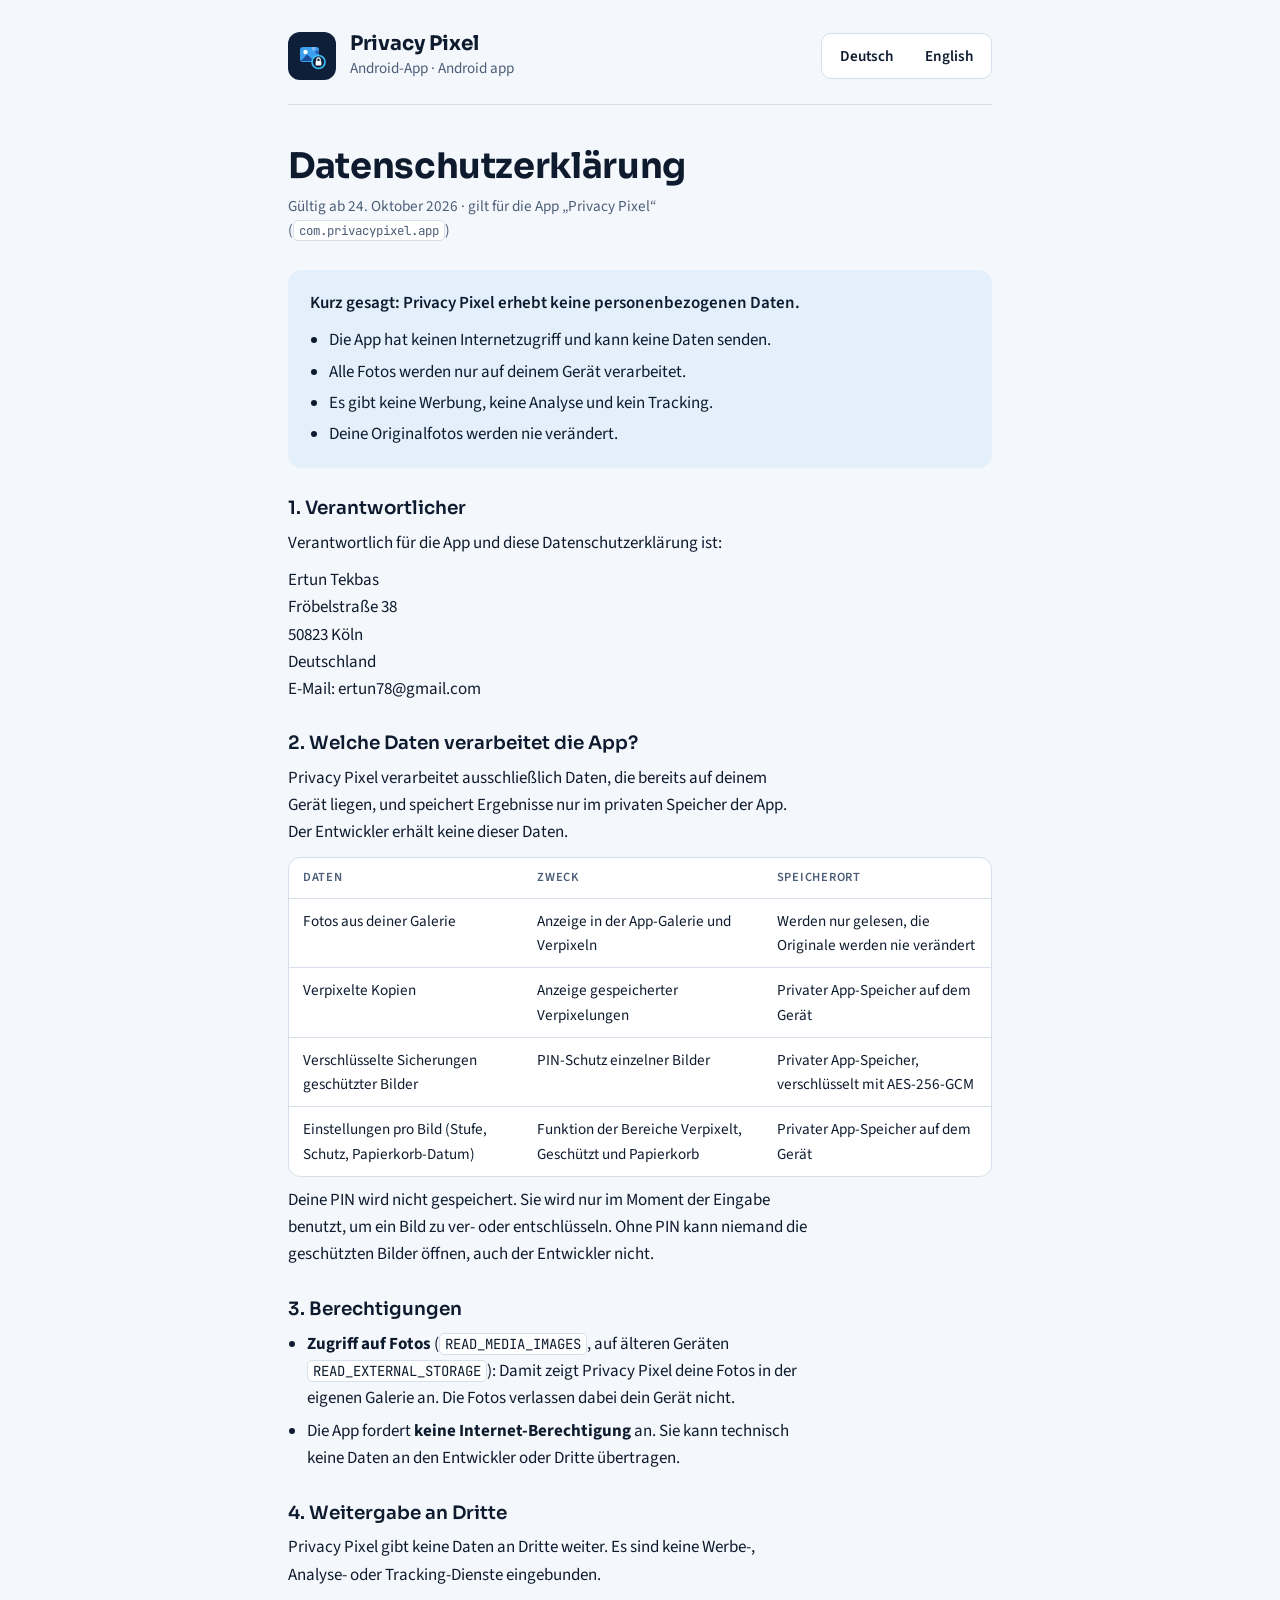
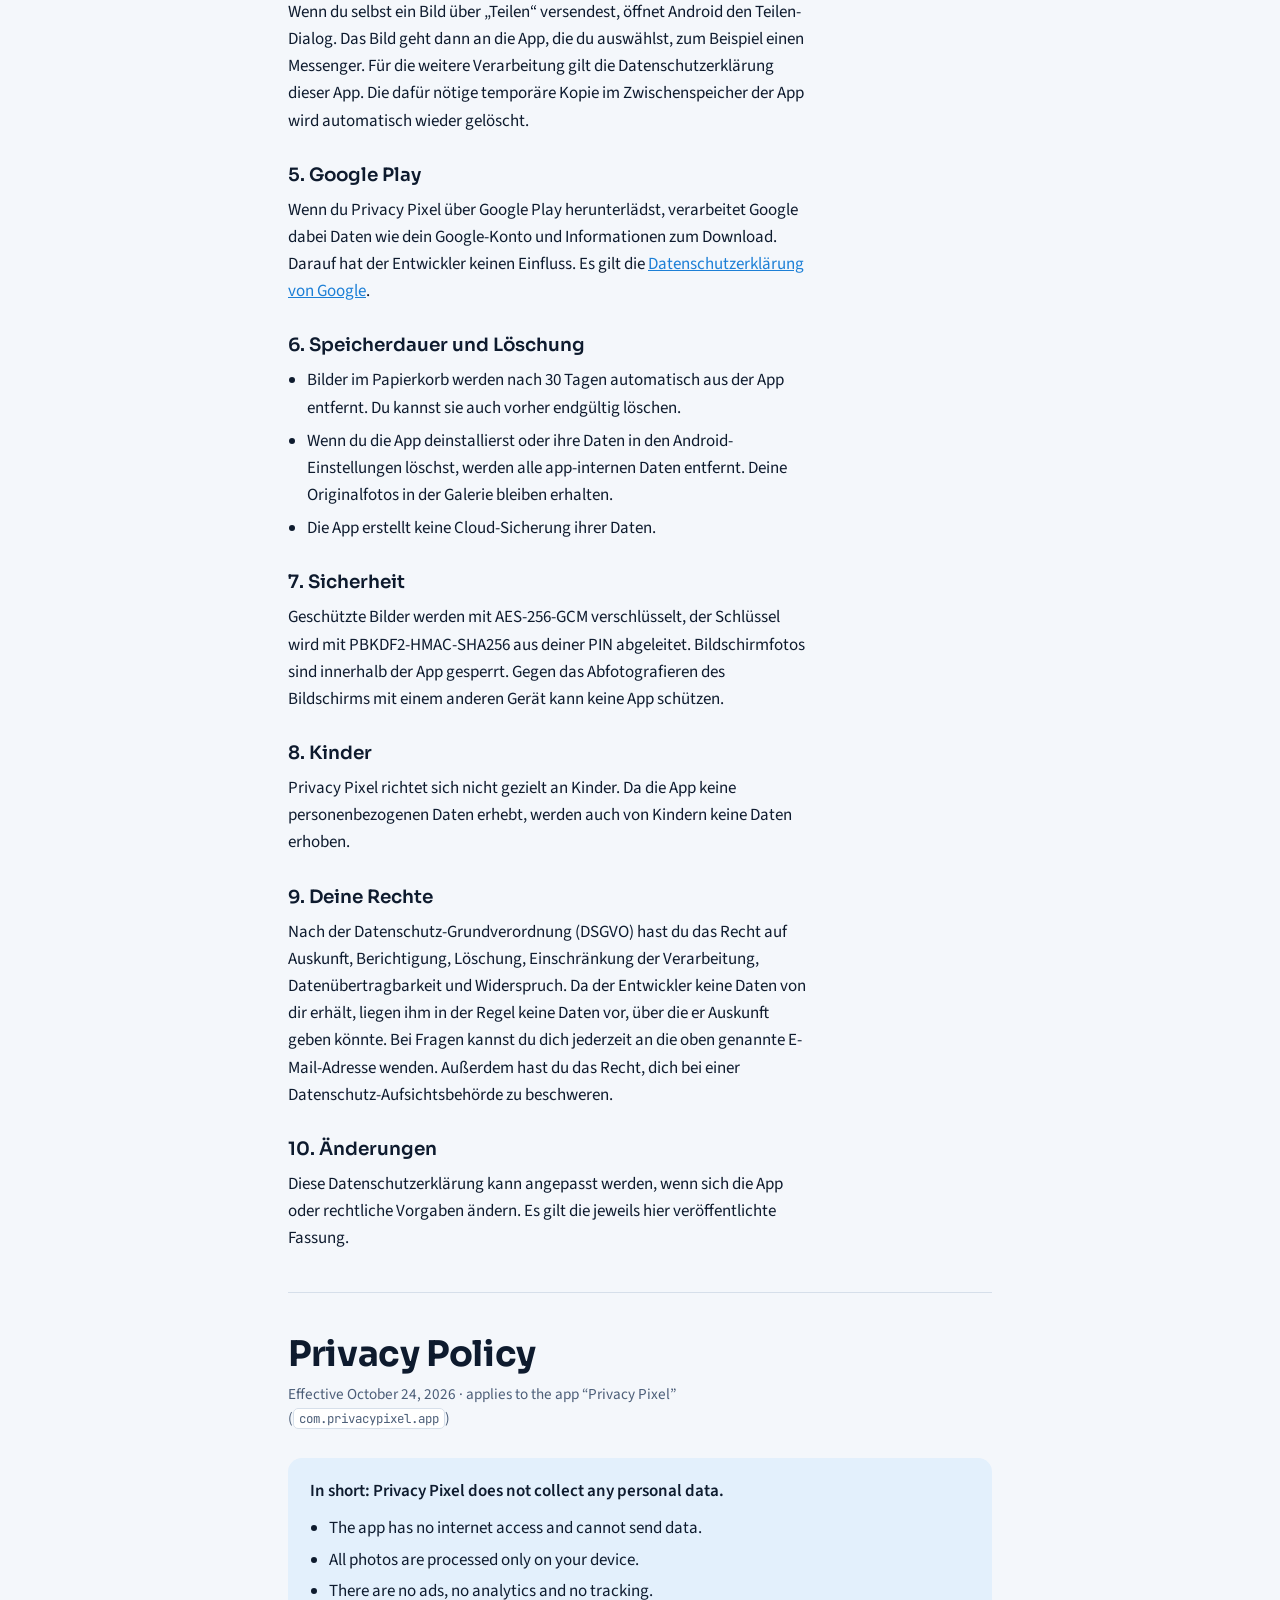
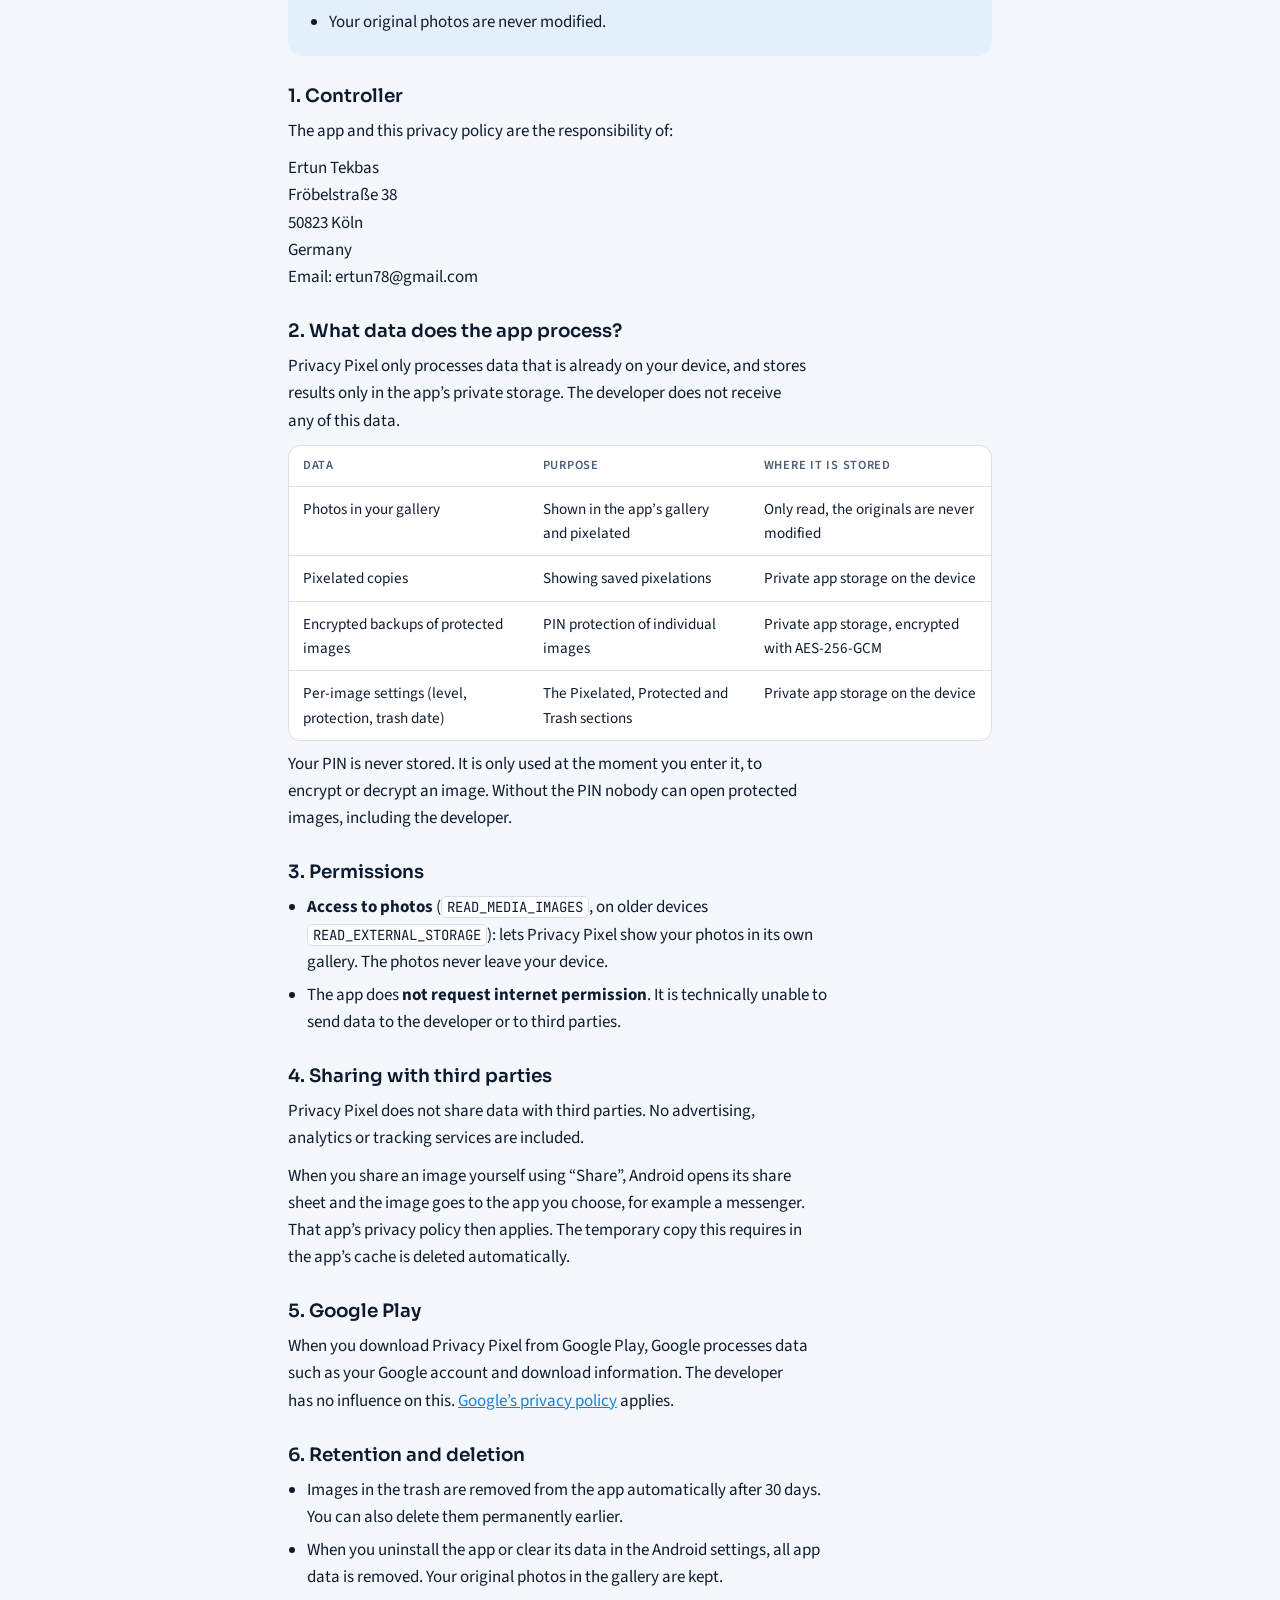
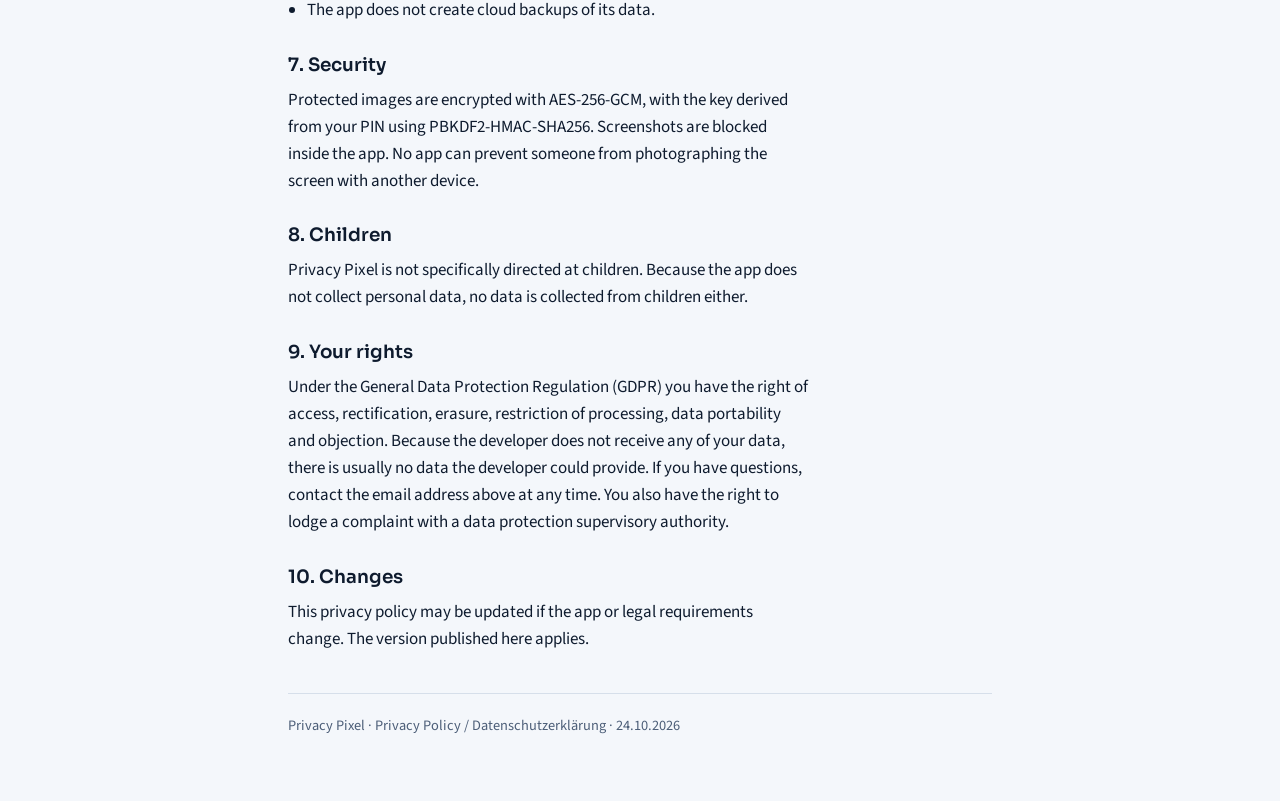
==== index.html @ 02ea3b9a "Add files via upload" ====
<!doctype html>
<html lang="de">
<head>
<meta charset="utf-8">
<meta name="viewport" content="width=device-width, initial-scale=1">
<title>Privacy Pixel Datenschutz</title>
<meta name="description" content="Datenschutzerklärung der Android-App Privacy Pixel / Privacy Policy of the Android app Privacy Pixel">
<link rel="preconnect" href="https://fonts.googleapis.com">
<link rel="preconnect" href="https://fonts.gstatic.com" crossorigin>
<link rel="stylesheet" href="https://fonts.googleapis.com/css2?family=Sora:wght@600;700&family=Source+Sans+3:ital,wght@0,400;0,600;1,400&family=JetBrains+Mono:wght@500&display=swap">
<style>
  /* Layout: eine ruhige Lesespalte, oben App-Kopf mit Sprachwahl, darunter DE- und EN-Fassung nacheinander */
  :root {
    --bg: #F4F7FB;
    --surface: #FFFFFF;
    --ink: #0E1B2E;
    --muted: #4C5E78;
    --line: #D6DFEA;
    --accent: #1C7FD6;
    --accent-soft: #E3F0FC;
    --mark: #FFF1C2;
    --mark-ink: #5A4300;
    --font-display: "Sora", "Segoe UI", system-ui, sans-serif;
    --font-body: "Source Sans 3", "Segoe UI", system-ui, sans-serif;
    --font-mono: "JetBrains Mono", ui-monospace, "Cascadia Mono", Consolas, monospace;
  }
  @media (prefers-color-scheme: dark) {
    :root:not([data-theme="light"]) {
      --bg: #0A1729; --surface: #12284A; --ink: #F2F6FC; --muted: #A9BCD6; --line: #244A74;
      --accent: #3CC3F5; --accent-soft: #14365C; --mark: #4A3B0B; --mark-ink: #FFE7A3;
      color-scheme: dark;
    }
  }
  :root[data-theme="dark"] {
    --bg: #0A1729; --surface: #12284A; --ink: #F2F6FC; --muted: #A9BCD6; --line: #244A74;
    --accent: #3CC3F5; --accent-soft: #14365C; --mark: #4A3B0B; --mark-ink: #FFE7A3;
    color-scheme: dark;
  }

  html { scroll-behavior: smooth; }
  @media (prefers-reduced-motion: reduce) { html { scroll-behavior: auto; } }

  body {
    margin: 0;
    background: var(--bg);
    color: var(--ink);
    font-family: var(--font-body);
    font-size: 17px;
    line-height: 1.6;
    padding-left: max(16px, env(safe-area-inset-left, 0px));
    padding-right: max(16px, env(safe-area-inset-right, 0px));
    padding-block: 32px 64px;
  }

  .wrap { max-width: 44rem; margin: 0 auto; display: grid; gap: 40px; }

  header.app {
    display: flex; flex-wrap: wrap; align-items: center; justify-content: space-between; gap: 16px;
    padding-bottom: 24px; border-bottom: 1px solid var(--line);
  }
  .brand { display: flex; align-items: center; gap: 14px; min-width: 0; }
  .glyph {
    width: 48px; height: 48px; border-radius: 12px; flex: none;
    background: #0E1F3A; display: grid; place-items: center;
  }
  .brand-name { font-family: var(--font-display); font-weight: 700; font-size: 1.25rem; line-height: 1.2; }
  .brand-sub { color: var(--muted); font-size: 0.95rem; }

  nav.lang { display: flex; gap: 4px; padding: 4px; border: 1px solid var(--line); border-radius: 10px; background: var(--surface); }
  nav.lang a {
    color: var(--ink); text-decoration: none; font-weight: 600; font-size: 0.95rem;
    padding: 6px 14px; border-radius: 7px;
  }
  nav.lang a:hover, nav.lang a:focus-visible { background: var(--accent-soft); color: var(--accent); outline: none; }

  article { display: grid; gap: 28px; scroll-margin-top: 24px; }
  article + article { padding-top: 40px; border-top: 1px solid var(--line); }

  h1 {
    font-family: var(--font-display); font-weight: 700; font-size: clamp(1.7rem, 4vw, 2.2rem);
    line-height: 1.2; margin: 0; text-wrap: balance; letter-spacing: -0.01em;
  }
  .meta { color: var(--muted); margin: 6px 0 0; font-size: 0.95rem; }

  .summary {
    background: var(--accent-soft); border-radius: 14px; padding: 20px 22px;
    display: grid; gap: 10px;
  }
  .summary p { margin: 0; font-weight: 600; }
  .summary ul { margin: 0; padding-left: 1.2rem; display: grid; gap: 4px; }

  section { display: grid; gap: 10px; }
  h2 {
    font-family: var(--font-display); font-weight: 600; font-size: 1.15rem; line-height: 1.3;
    margin: 0; text-wrap: balance;
  }
  p { margin: 0; max-width: 65ch; }
  ul { margin: 0; padding-left: 1.2rem; display: grid; gap: 6px; max-width: 65ch; }

  code {
    font-family: var(--font-mono); font-size: 0.82em; background: var(--surface);
    border: 1px solid var(--line); border-radius: 5px; padding: 1px 5px; white-space: nowrap;
  }

  .table-wrap { overflow-x: auto; border: 1px solid var(--line); border-radius: 12px; background: var(--surface); }
  table { width: 100%; border-collapse: collapse; font-size: 0.95rem; min-width: 520px; }
  th, td { text-align: left; vertical-align: top; padding: 10px 14px; border-bottom: 1px solid var(--line); }
  tr:last-child td { border-bottom: none; }
  th { font-size: 0.78rem; letter-spacing: 0.06em; text-transform: uppercase; color: var(--muted); font-weight: 600; }

  .fill { background: var(--mark); color: var(--mark-ink); padding: 1px 6px; border-radius: 4px; font-weight: 600; }

  a { color: var(--accent); }
  a:focus-visible { outline: 2px solid var(--accent); outline-offset: 2px; border-radius: 3px; }

  footer { color: var(--muted); font-size: 0.9rem; border-top: 1px solid var(--line); padding-top: 20px; }
</style>
</head>
<body>


<div class="wrap">
  <header class="app">
    <div class="brand">
      <div class="glyph" aria-hidden="true">
        <svg width="30" height="30" viewBox="0 0 30 30">
          <rect x="3" y="6" width="19" height="15" rx="3" fill="#3CA0F0"/>
          <circle cx="8.5" cy="11" r="2.2" fill="#FFFFFF"/>
          <path d="M4 20 L10 13.5 L15 18 L18 15.5 L21 18.5 L21 20 Z" fill="#1A4F9C"/>
          <rect x="15" y="6" width="3.5" height="3.5" fill="#7FB8EE"/>
          <rect x="18.5" y="9.5" width="3.5" height="3.5" fill="#2A63B8"/>
          <circle cx="21.5" cy="21" r="6.5" fill="#0E1F3A" stroke="#3CC3F5" stroke-width="1.6"/>
          <rect x="18.6" y="20" width="5.8" height="4.6" rx="1" fill="#FFFFFF"/>
          <path d="M19.8 20 v-1.4 a1.7 1.7 0 0 1 3.4 0 V20" fill="none" stroke="#FFFFFF" stroke-width="1.2"/>
        </svg>
      </div>
      <div>
        <div class="brand-name">Privacy Pixel</div>
        <div class="brand-sub">Android-App · <span lang="en">Android app</span></div>
      </div>
    </div>
    <nav class="lang" aria-label="Sprache / Language">
      <a href="#de" hreflang="de">Deutsch</a>
      <a href="#en" hreflang="en">English</a>
    </nav>
  </header>

  <!-- ====================== DEUTSCH ====================== -->
  <article id="de" lang="de">
    <div>
      <h1>Datenschutzerklärung</h1>
      <p class="meta">Gültig ab 24. Oktober 2026 · gilt für die App „Privacy Pixel“ (<code>com.privacypixel.app</code>)</p>
    </div>

    <div class="summary">
      <p>Kurz gesagt: Privacy Pixel erhebt keine personenbezogenen Daten.</p>
      <ul>
        <li>Die App hat keinen Internetzugriff und kann keine Daten senden.</li>
        <li>Alle Fotos werden nur auf deinem Gerät verarbeitet.</li>
        <li>Es gibt keine Werbung, keine Analyse und kein Tracking.</li>
        <li>Deine Originalfotos werden nie verändert.</li>
      </ul>
    </div>

    <section>
      <h2>1. Verantwortlicher</h2>
      <p>Verantwortlich für die App und diese Datenschutzerklärung ist:</p>
      <p>Ertun Tekbas<br>
         Fröbelstraße 38<br>
         50823 Köln<br>
         Deutschland<br>
         E-Mail: ertun78@gmail.com</p>
    </section>

    <section>
      <h2>2. Welche Daten verarbeitet die App?</h2>
      <p>Privacy Pixel verarbeitet ausschließlich Daten, die bereits auf deinem Gerät liegen, und speichert Ergebnisse nur im privaten Speicher der App. Der Entwickler erhält keine dieser Daten.</p>
      <div class="table-wrap">
        <table>
          <thead><tr><th>Daten</th><th>Zweck</th><th>Speicherort</th></tr></thead>
          <tbody>
            <tr><td>Fotos aus deiner Galerie</td><td>Anzeige in der App-Galerie und Verpixeln</td><td>Werden nur gelesen, die Originale werden nie verändert</td></tr>
            <tr><td>Verpixelte Kopien</td><td>Anzeige gespeicherter Verpixelungen</td><td>Privater App-Speicher auf dem Gerät</td></tr>
            <tr><td>Verschlüsselte Sicherungen geschützter Bilder</td><td>PIN-Schutz einzelner Bilder</td><td>Privater App-Speicher, verschlüsselt mit AES-256-GCM</td></tr>
            <tr><td>Einstellungen pro Bild (Stufe, Schutz, Papierkorb-Datum)</td><td>Funktion der Bereiche Verpixelt, Geschützt und Papierkorb</td><td>Privater App-Speicher auf dem Gerät</td></tr>
          </tbody>
        </table>
      </div>
      <p>Deine PIN wird nicht gespeichert. Sie wird nur im Moment der Eingabe benutzt, um ein Bild zu ver- oder entschlüsseln. Ohne PIN kann niemand die geschützten Bilder öffnen, auch der Entwickler nicht.</p>
    </section>

    <section>
      <h2>3. Berechtigungen</h2>
      <ul>
        <li><strong>Zugriff auf Fotos</strong> (<code>READ_MEDIA_IMAGES</code>, auf älteren Geräten <code>READ_EXTERNAL_STORAGE</code>): Damit zeigt Privacy Pixel deine Fotos in der eigenen Galerie an. Die Fotos verlassen dabei dein Gerät nicht.</li>
        <li>Die App fordert <strong>keine Internet-Berechtigung</strong> an. Sie kann technisch keine Daten an den Entwickler oder Dritte übertragen.</li>
      </ul>
    </section>

    <section>
      <h2>4. Weitergabe an Dritte</h2>
      <p>Privacy Pixel gibt keine Daten an Dritte weiter. Es sind keine Werbe-, Analyse- oder Tracking-Dienste eingebunden.</p>
      <p>Wenn du selbst ein Bild über „Teilen“ versendest, öffnet Android den Teilen-Dialog. Das Bild geht dann an die App, die du auswählst, zum Beispiel einen Messenger. Für die weitere Verarbeitung gilt die Datenschutzerklärung dieser App. Die dafür nötige temporäre Kopie im Zwischenspeicher der App wird automatisch wieder gelöscht.</p>
    </section>

    <section>
      <h2>5. Google Play</h2>
      <p>Wenn du Privacy Pixel über Google Play herunterlädst, verarbeitet Google dabei Daten wie dein Google-Konto und Informationen zum Download. Darauf hat der Entwickler keinen Einfluss. Es gilt die <a href="https://policies.google.com/privacy?hl=de" target="_blank" rel="noopener">Datenschutzerklärung von Google</a>.</p>
    </section>

    <section>
      <h2>6. Speicherdauer und Löschung</h2>
      <ul>
        <li>Bilder im Papierkorb werden nach 30 Tagen automatisch aus der App entfernt. Du kannst sie auch vorher endgültig löschen.</li>
        <li>Wenn du die App deinstallierst oder ihre Daten in den Android-Einstellungen löschst, werden alle app-internen Daten entfernt. Deine Originalfotos in der Galerie bleiben erhalten.</li>
        <li>Die App erstellt keine Cloud-Sicherung ihrer Daten.</li>
      </ul>
    </section>

    <section>
      <h2>7. Sicherheit</h2>
      <p>Geschützte Bilder werden mit AES-256-GCM verschlüsselt, der Schlüssel wird mit PBKDF2-HMAC-SHA256 aus deiner PIN abgeleitet. Bildschirmfotos sind innerhalb der App gesperrt. Gegen das Abfotografieren des Bildschirms mit einem anderen Gerät kann keine App schützen.</p>
    </section>

    <section>
      <h2>8. Kinder</h2>
      <p>Privacy Pixel richtet sich nicht gezielt an Kinder. Da die App keine personenbezogenen Daten erhebt, werden auch von Kindern keine Daten erhoben.</p>
    </section>

    <section>
      <h2>9. Deine Rechte</h2>
      <p>Nach der Datenschutz-Grundverordnung (DSGVO) hast du das Recht auf Auskunft, Berichtigung, Löschung, Einschränkung der Verarbeitung, Datenübertragbarkeit und Widerspruch. Da der Entwickler keine Daten von dir erhält, liegen ihm in der Regel keine Daten vor, über die er Auskunft geben könnte. Bei Fragen kannst du dich jederzeit an die oben genannte E-Mail-Adresse wenden. Außerdem hast du das Recht, dich bei einer Datenschutz-Aufsichtsbehörde zu beschweren.</p>
    </section>

    <section>
      <h2>10. Änderungen</h2>
      <p>Diese Datenschutzerklärung kann angepasst werden, wenn sich die App oder rechtliche Vorgaben ändern. Es gilt die jeweils hier veröffentlichte Fassung.</p>
    </section>
  </article>

  <!-- ====================== ENGLISH ====================== -->
  <article id="en" lang="en">
    <div>
      <h1>Privacy Policy</h1>
      <p class="meta">Effective October 24, 2026 · applies to the app “Privacy Pixel” (<code>com.privacypixel.app</code>)</p>
    </div>

    <div class="summary">
      <p>In short: Privacy Pixel does not collect any personal data.</p>
      <ul>
        <li>The app has no internet access and cannot send data.</li>
        <li>All photos are processed only on your device.</li>
        <li>There are no ads, no analytics and no tracking.</li>
        <li>Your original photos are never modified.</li>
      </ul>
    </div>

    <section>
      <h2>1. Controller</h2>
      <p>The app and this privacy policy are the responsibility of:</p>
      <p>Ertun Tekbas<br>
         Fröbelstraße 38<br>
         50823 Köln<br>
         Germany<br>
         Email: ertun78@gmail.com</p>
    </section>

    <section>
      <h2>2. What data does the app process?</h2>
      <p>Privacy Pixel only processes data that is already on your device, and stores results only in the app’s private storage. The developer does not receive any of this data.</p>
      <div class="table-wrap">
        <table>
          <thead><tr><th>Data</th><th>Purpose</th><th>Where it is stored</th></tr></thead>
          <tbody>
            <tr><td>Photos in your gallery</td><td>Shown in the app’s gallery and pixelated</td><td>Only read, the originals are never modified</td></tr>
            <tr><td>Pixelated copies</td><td>Showing saved pixelations</td><td>Private app storage on the device</td></tr>
            <tr><td>Encrypted backups of protected images</td><td>PIN protection of individual images</td><td>Private app storage, encrypted with AES-256-GCM</td></tr>
            <tr><td>Per-image settings (level, protection, trash date)</td><td>The Pixelated, Protected and Trash sections</td><td>Private app storage on the device</td></tr>
          </tbody>
        </table>
      </div>
      <p>Your PIN is never stored. It is only used at the moment you enter it, to encrypt or decrypt an image. Without the PIN nobody can open protected images, including the developer.</p>
    </section>

    <section>
      <h2>3. Permissions</h2>
      <ul>
        <li><strong>Access to photos</strong> (<code>READ_MEDIA_IMAGES</code>, on older devices <code>READ_EXTERNAL_STORAGE</code>): lets Privacy Pixel show your photos in its own gallery. The photos never leave your device.</li>
        <li>The app does <strong>not request internet permission</strong>. It is technically unable to send data to the developer or to third parties.</li>
      </ul>
    </section>

    <section>
      <h2>4. Sharing with third parties</h2>
      <p>Privacy Pixel does not share data with third parties. No advertising, analytics or tracking services are included.</p>
      <p>When you share an image yourself using “Share”, Android opens its share sheet and the image goes to the app you choose, for example a messenger. That app’s privacy policy then applies. The temporary copy this requires in the app’s cache is deleted automatically.</p>
    </section>

    <section>
      <h2>5. Google Play</h2>
      <p>When you download Privacy Pixel from Google Play, Google processes data such as your Google account and download information. The developer has no influence on this. <a href="https://policies.google.com/privacy?hl=en" target="_blank" rel="noopener">Google’s privacy policy</a> applies.</p>
    </section>

    <section>
      <h2>6. Retention and deletion</h2>
      <ul>
        <li>Images in the trash are removed from the app automatically after 30 days. You can also delete them permanently earlier.</li>
        <li>When you uninstall the app or clear its data in the Android settings, all app data is removed. Your original photos in the gallery are kept.</li>
        <li>The app does not create cloud backups of its data.</li>
      </ul>
    </section>

    <section>
      <h2>7. Security</h2>
      <p>Protected images are encrypted with AES-256-GCM, with the key derived from your PIN using PBKDF2-HMAC-SHA256. Screenshots are blocked inside the app. No app can prevent someone from photographing the screen with another device.</p>
    </section>

    <section>
      <h2>8. Children</h2>
      <p>Privacy Pixel is not specifically directed at children. Because the app does not collect personal data, no data is collected from children either.</p>
    </section>

    <section>
      <h2>9. Your rights</h2>
      <p>Under the General Data Protection Regulation (GDPR) you have the right of access, rectification, erasure, restriction of processing, data portability and objection. Because the developer does not receive any of your data, there is usually no data the developer could provide. If you have questions, contact the email address above at any time. You also have the right to lodge a complaint with a data protection supervisory authority.</p>
    </section>

    <section>
      <h2>10. Changes</h2>
      <p>This privacy policy may be updated if the app or legal requirements change. The version published here applies.</p>
    </section>
  </article>

  <footer>Privacy Pixel · <span lang="en">Privacy Policy</span> / Datenschutzerklärung · 24.10.2026</footer>
</div>

</body>
</html>
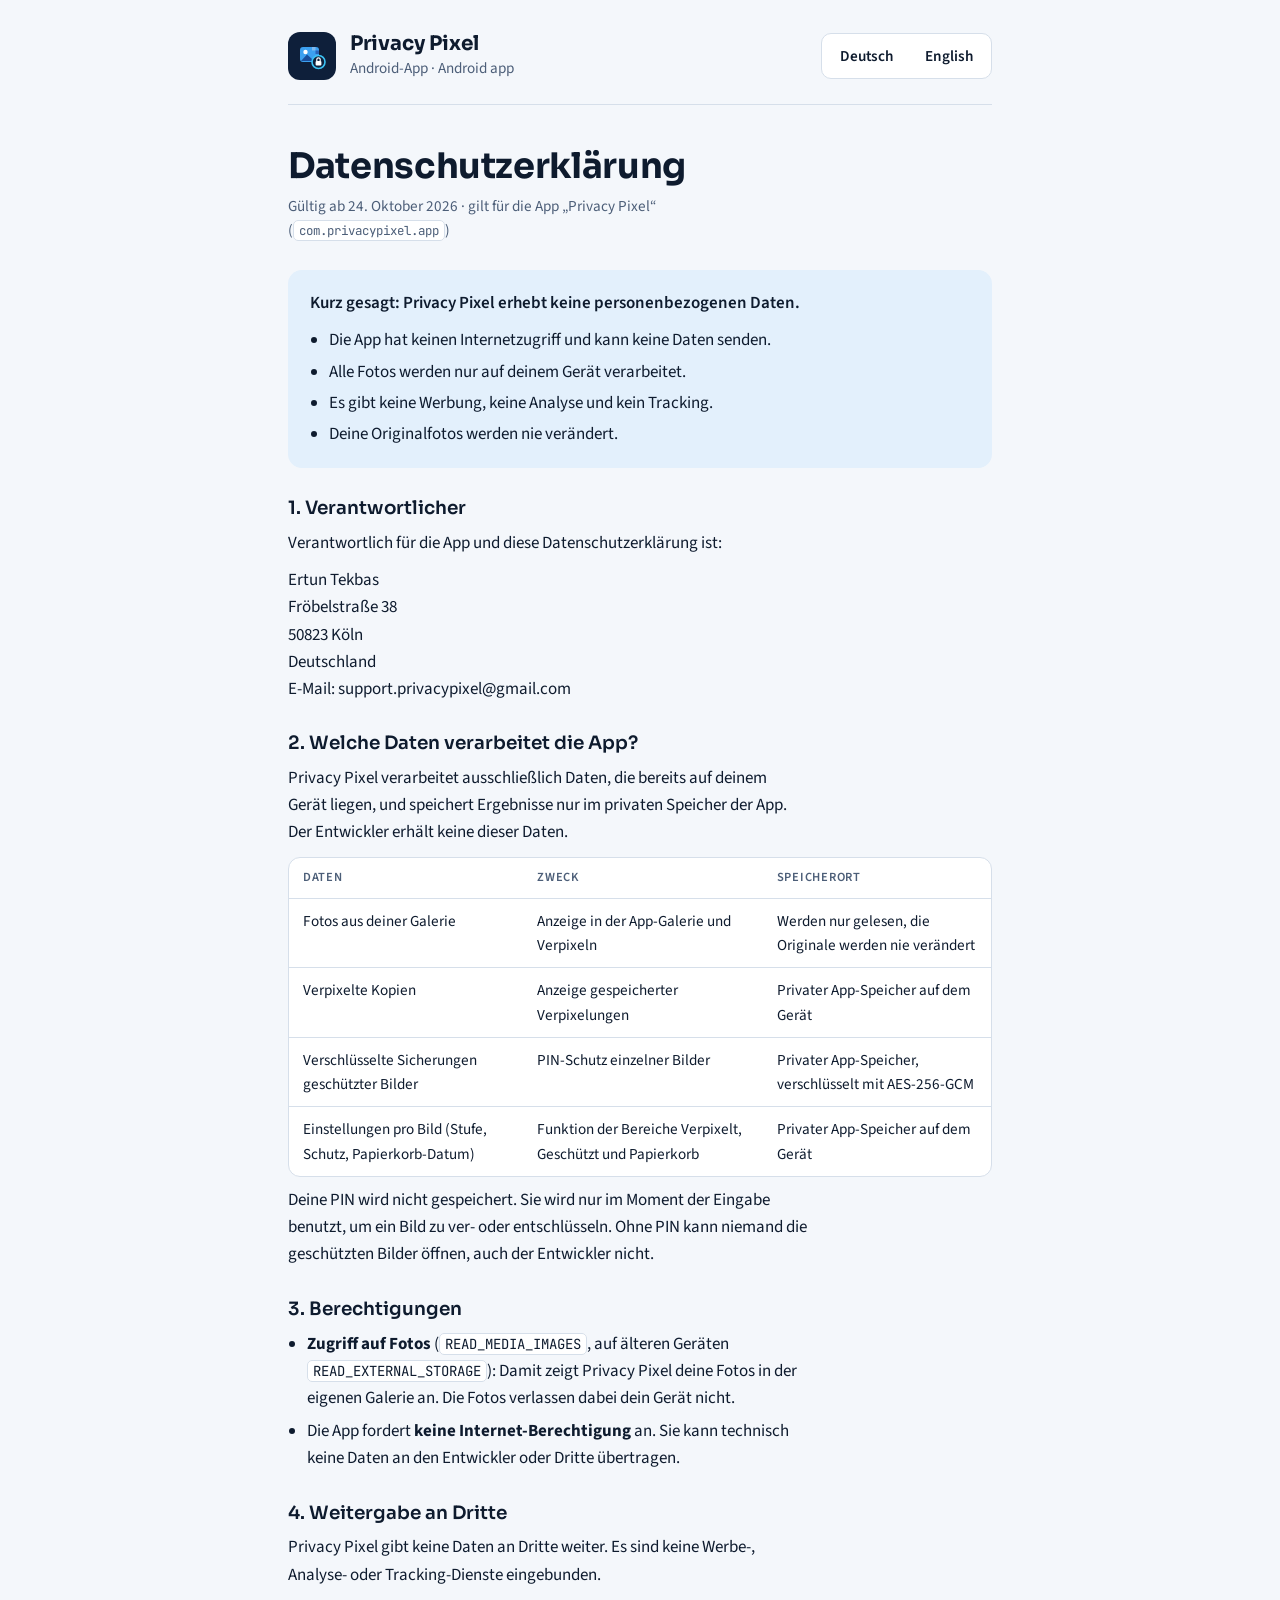
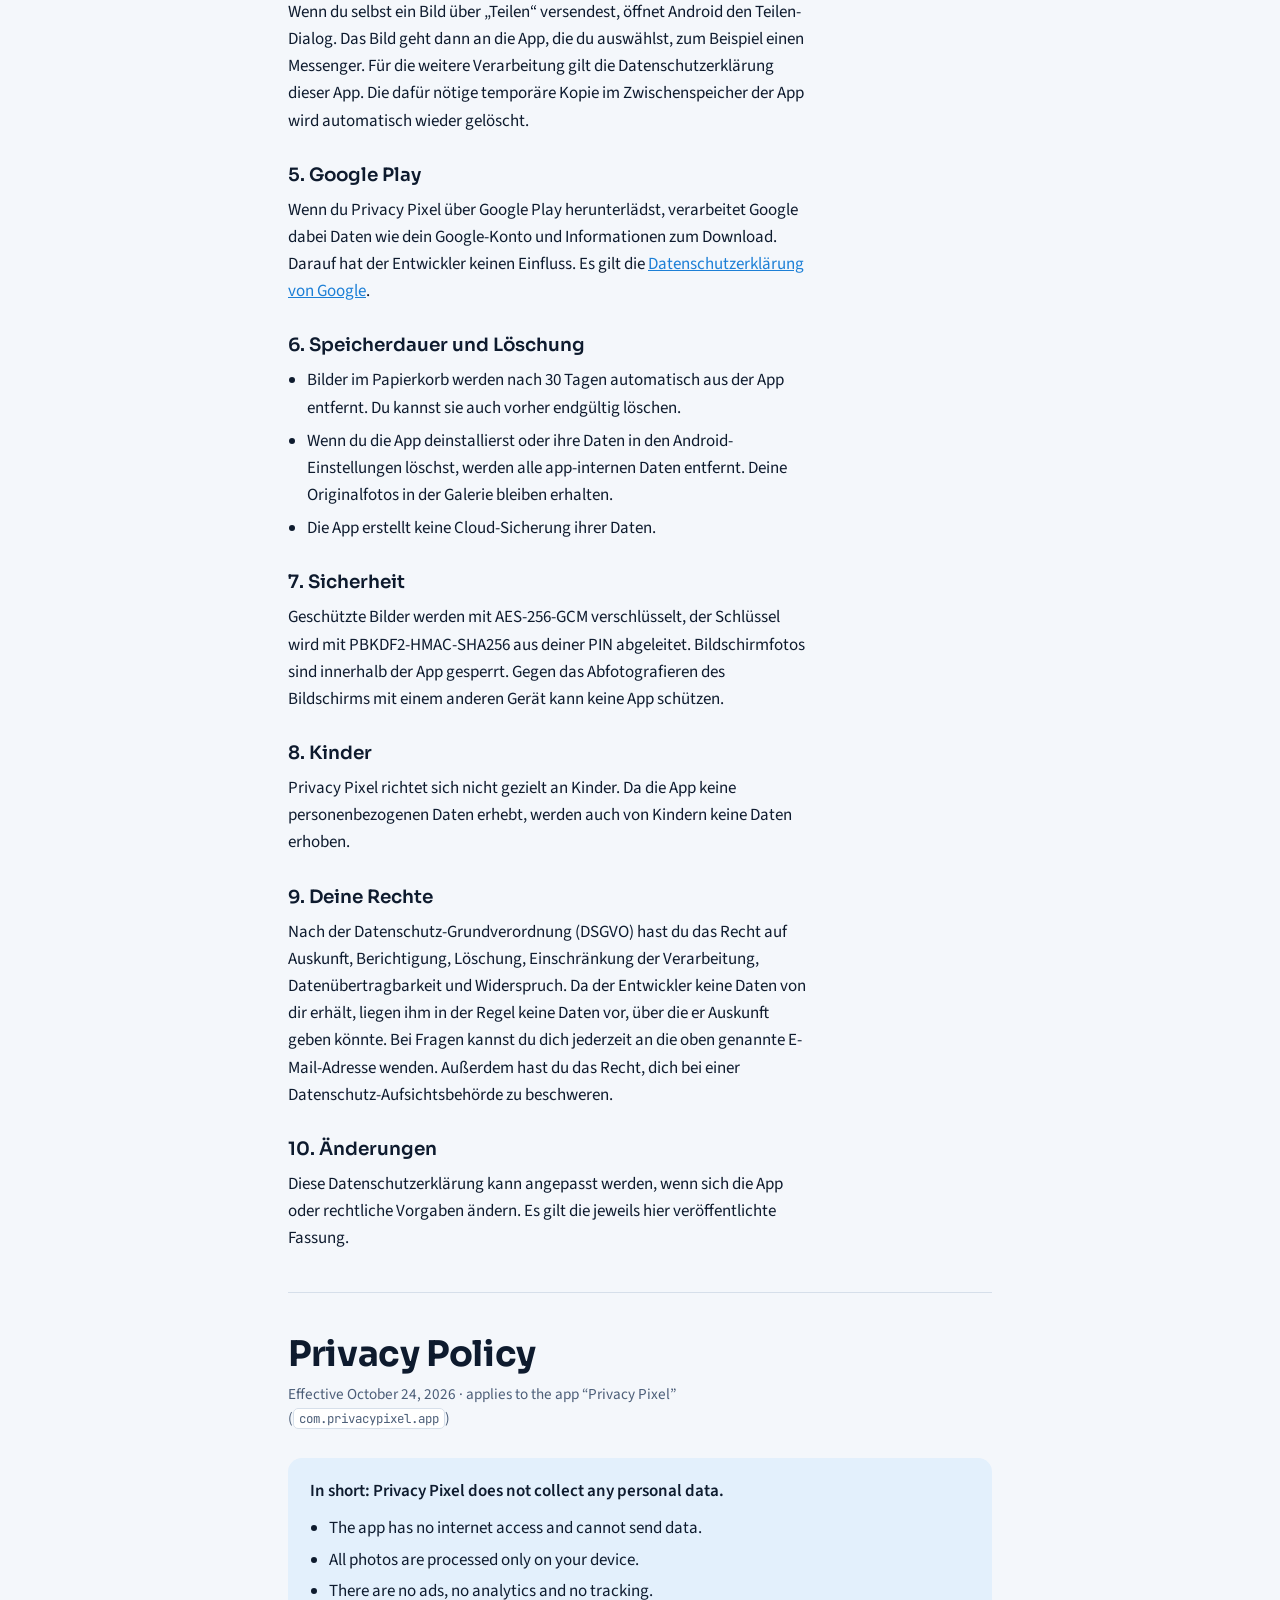
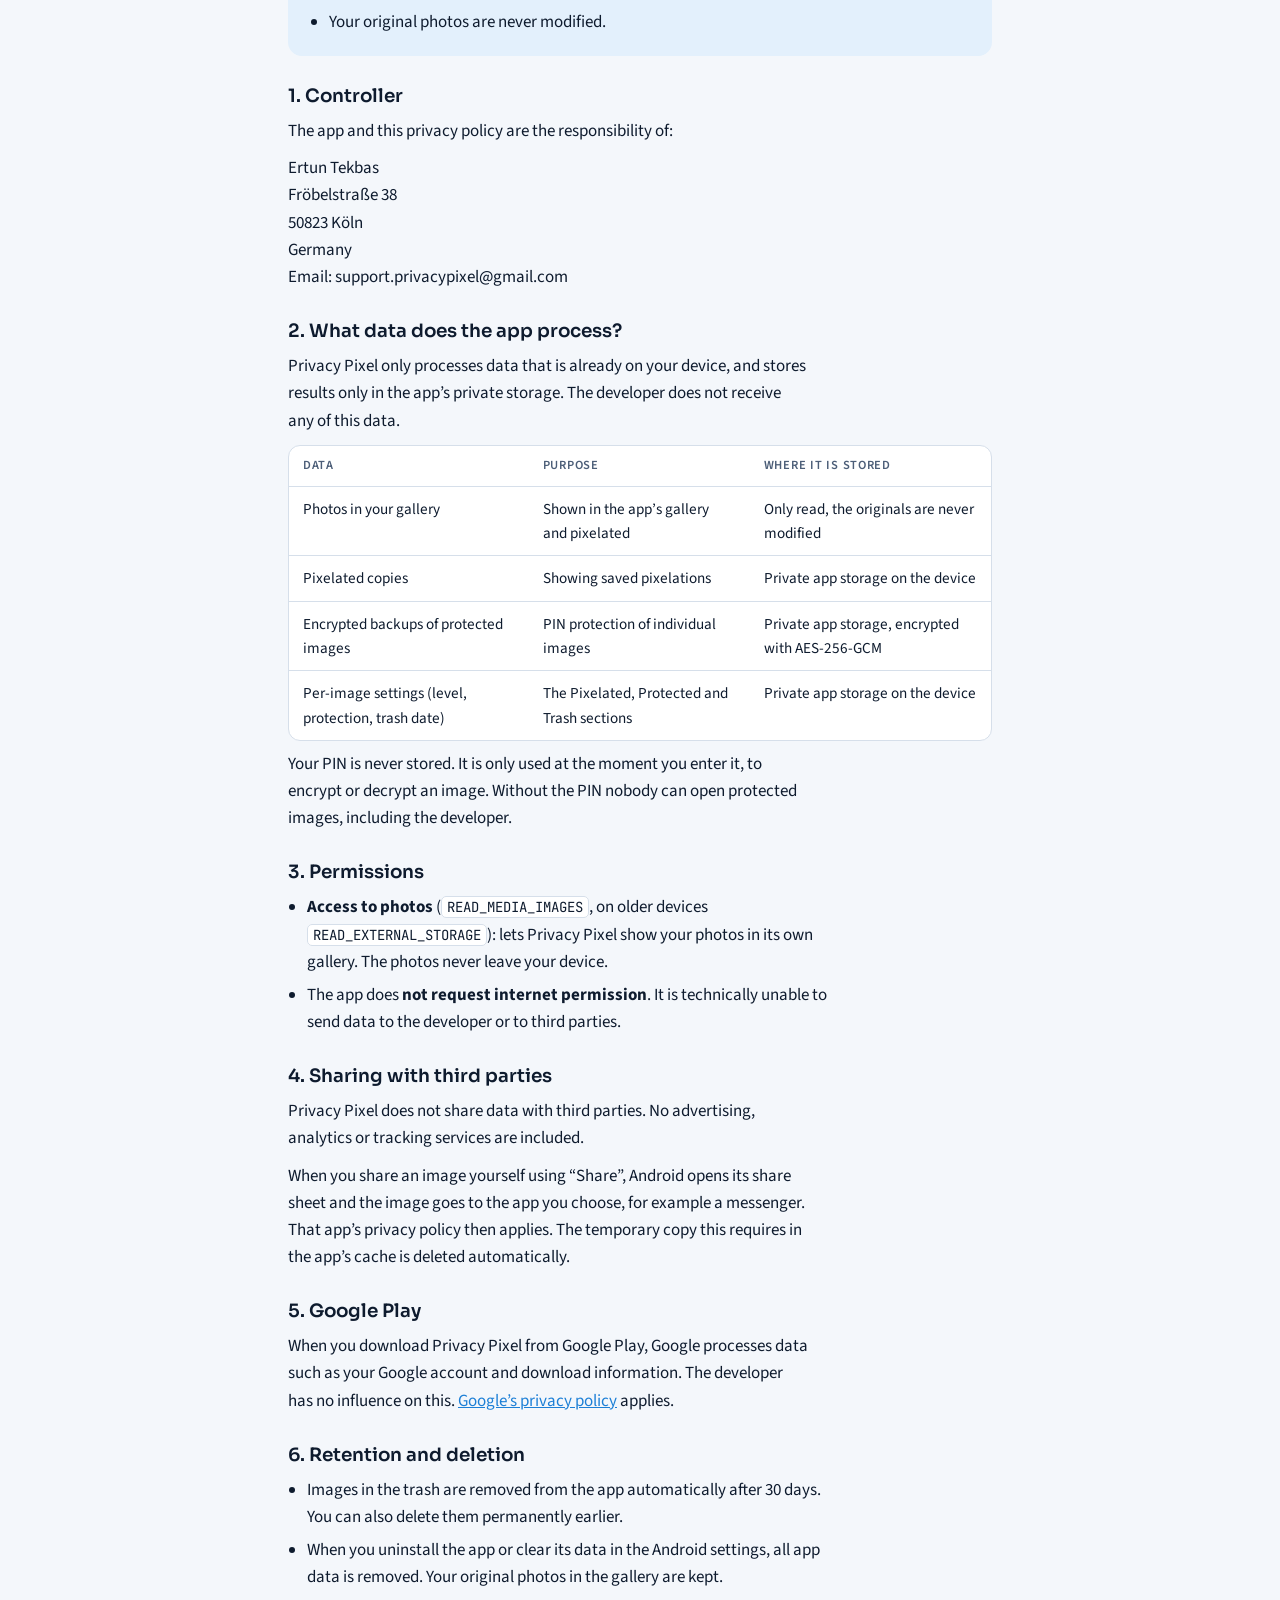
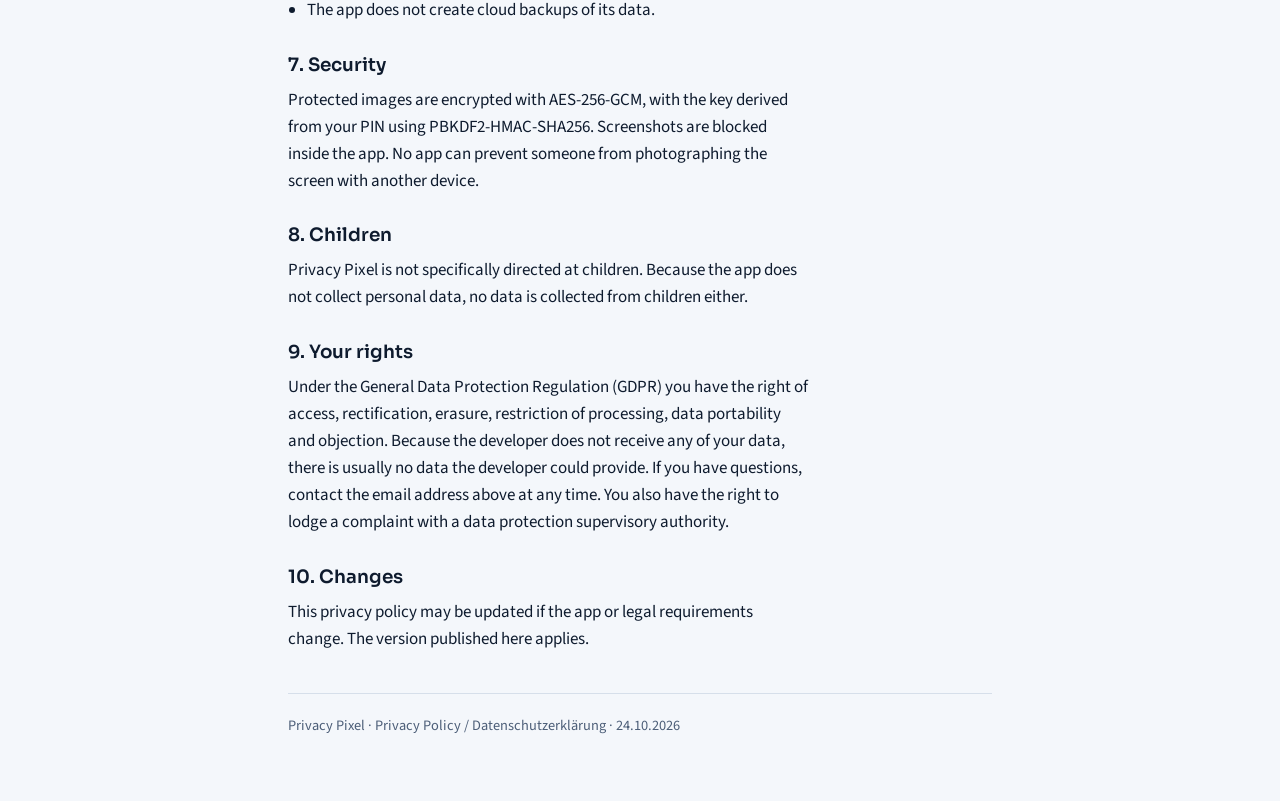
==== commit dbca3477: "Add files via upload" ====
--- a/index.html
+++ b/index.html
@@ -169,7 +169,7 @@
          Fröbelstraße 38<br>
          50823 Köln<br>
          Deutschland<br>
-         E-Mail: ertun78@gmail.com</p>
+         E-Mail: support.privacypixel@gmail.com</p>
     </section>
 
     <section>
@@ -262,7 +262,7 @@
          Fröbelstraße 38<br>
          50823 Köln<br>
          Germany<br>
-         Email: ertun78@gmail.com</p>
+         Email: support.privacypixel@gmail.com</p>
     </section>
 
     <section>
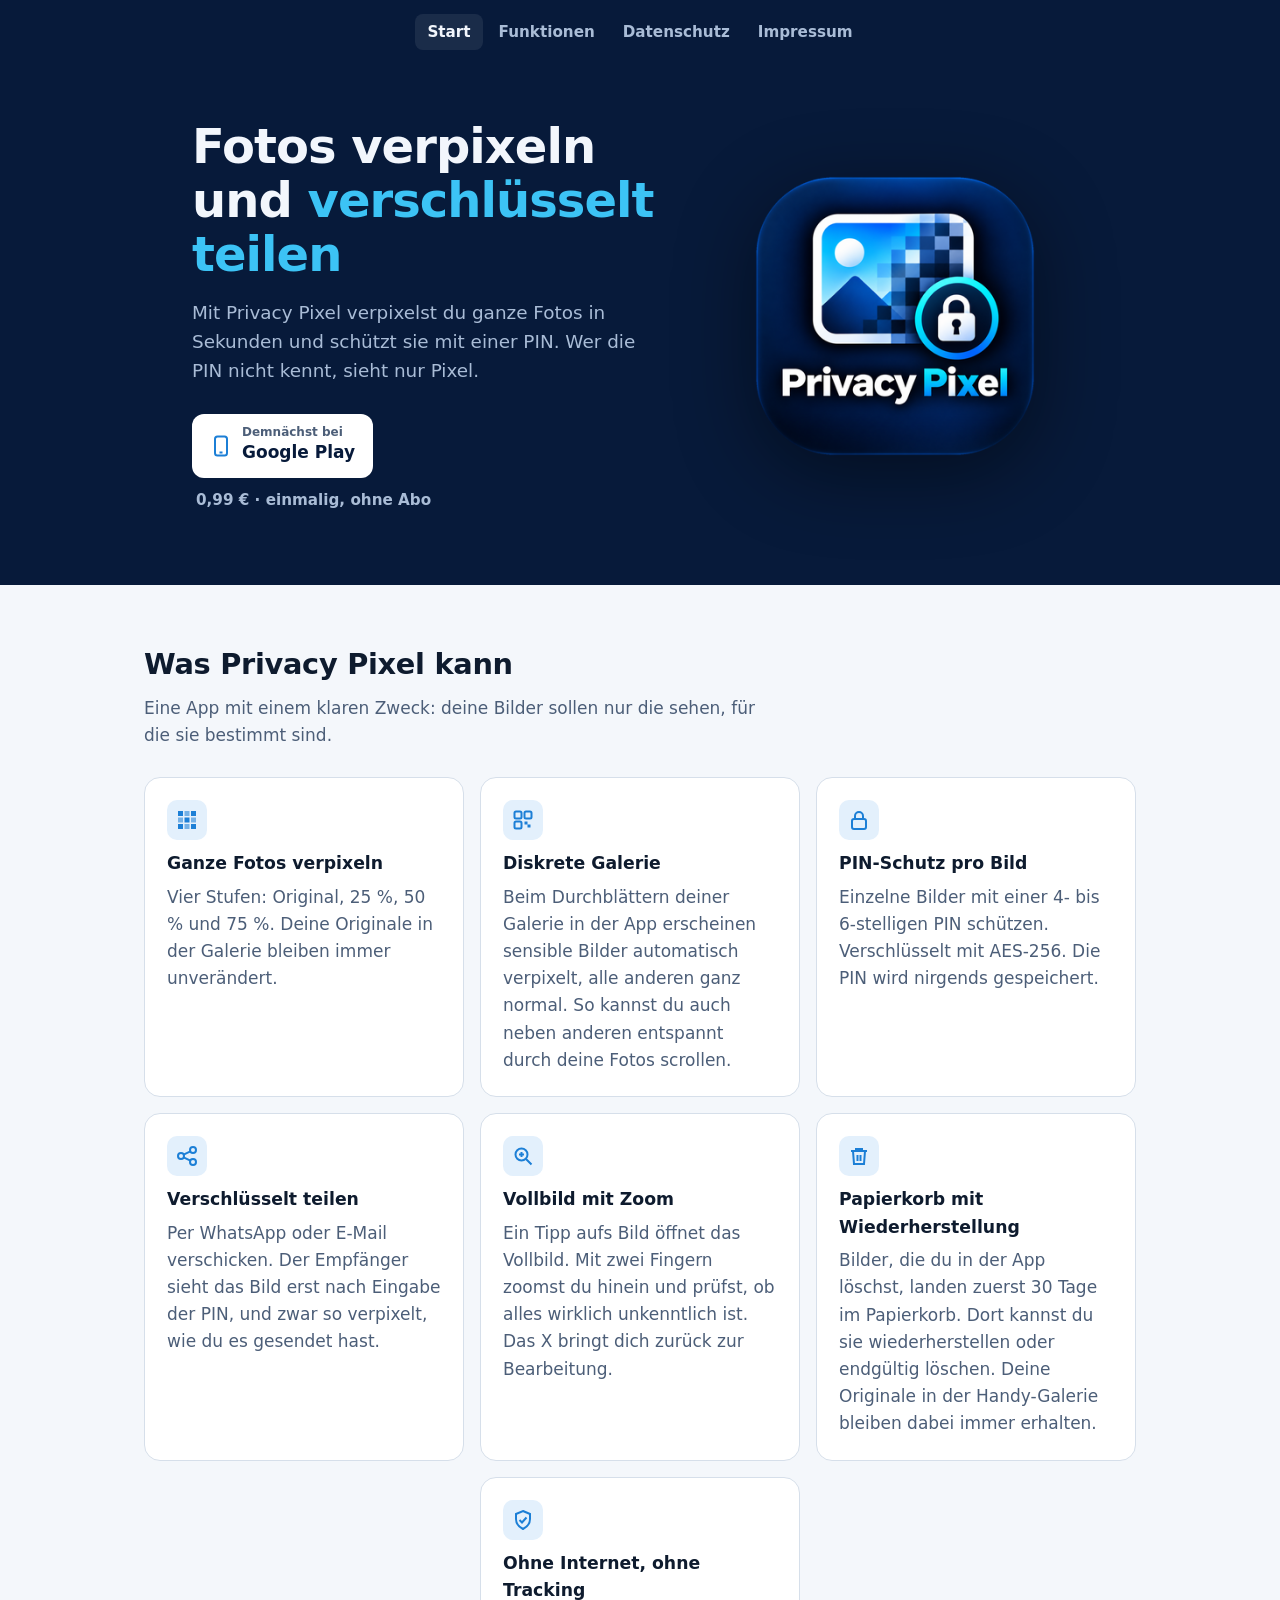
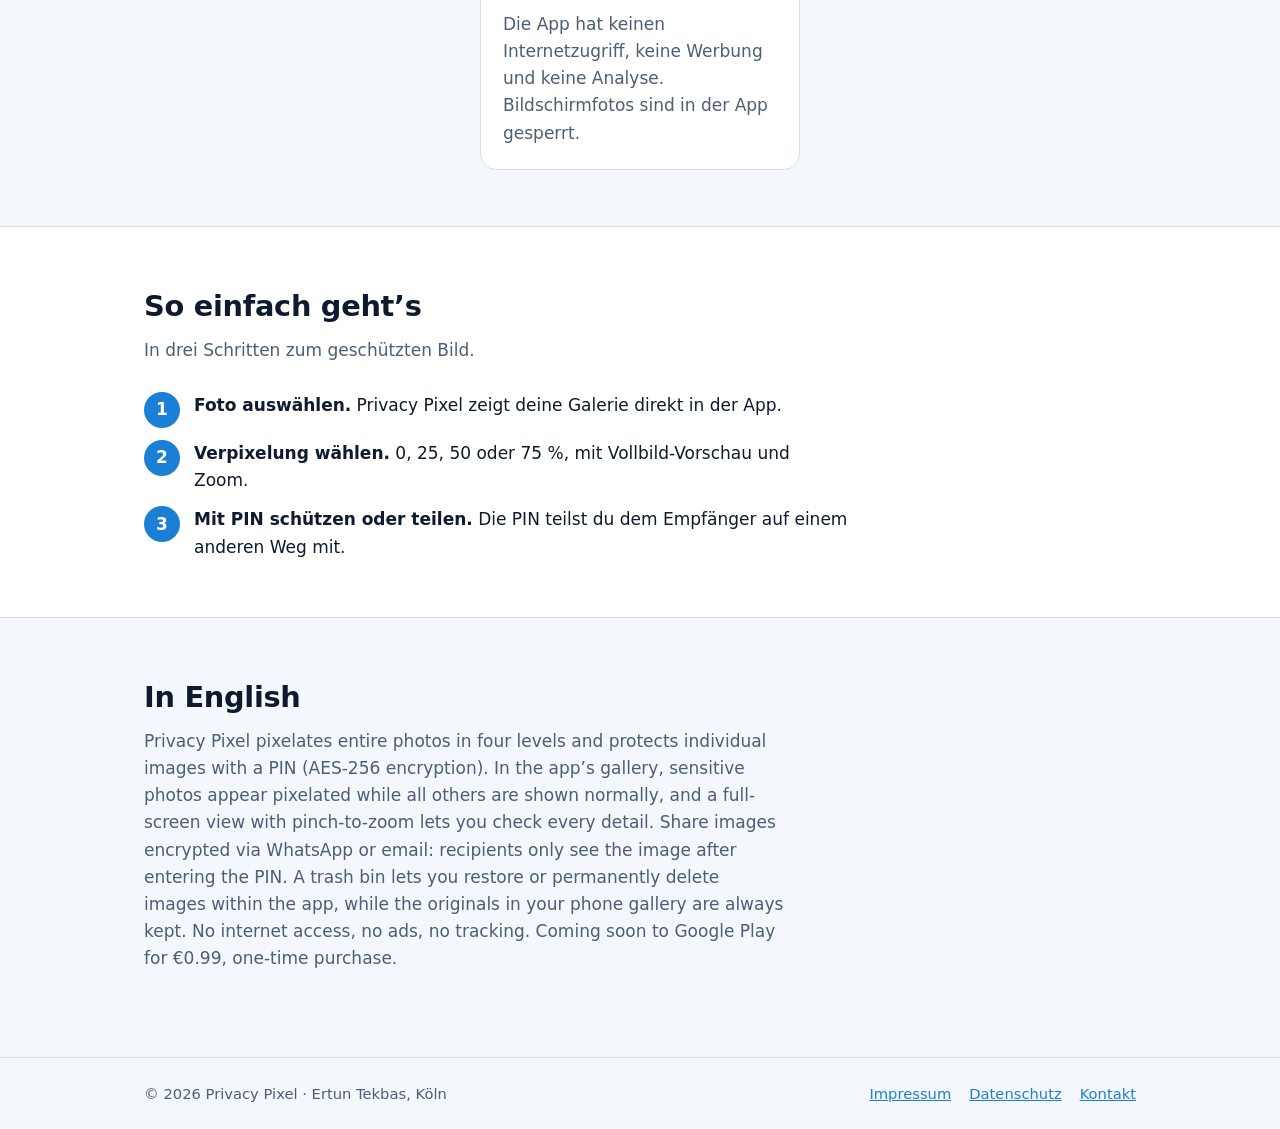
==== commit 59df6fef: "Add files via upload" ====
--- a/index.html
+++ b/index.html
@@ -3,336 +3,119 @@
 <head>
 <meta charset="utf-8">
 <meta name="viewport" content="width=device-width, initial-scale=1">
-<title>Privacy Pixel Datenschutz</title>
-<meta name="description" content="Datenschutzerklärung der Android-App Privacy Pixel / Privacy Policy of the Android app Privacy Pixel">
-<link rel="preconnect" href="https://fonts.googleapis.com">
-<link rel="preconnect" href="https://fonts.gstatic.com" crossorigin>
-<link rel="stylesheet" href="https://fonts.googleapis.com/css2?family=Sora:wght@600;700&family=Source+Sans+3:ital,wght@0,400;0,600;1,400&family=JetBrains+Mono:wght@500&display=swap">
-<style>
-  /* Layout: eine ruhige Lesespalte, oben App-Kopf mit Sprachwahl, darunter DE- und EN-Fassung nacheinander */
-  :root {
-    --bg: #F4F7FB;
-    --surface: #FFFFFF;
-    --ink: #0E1B2E;
-    --muted: #4C5E78;
-    --line: #D6DFEA;
-    --accent: #1C7FD6;
-    --accent-soft: #E3F0FC;
-    --mark: #FFF1C2;
-    --mark-ink: #5A4300;
-    --font-display: "Sora", "Segoe UI", system-ui, sans-serif;
-    --font-body: "Source Sans 3", "Segoe UI", system-ui, sans-serif;
-    --font-mono: "JetBrains Mono", ui-monospace, "Cascadia Mono", Consolas, monospace;
-  }
-  @media (prefers-color-scheme: dark) {
-    :root:not([data-theme="light"]) {
-      --bg: #0A1729; --surface: #12284A; --ink: #F2F6FC; --muted: #A9BCD6; --line: #244A74;
-      --accent: #3CC3F5; --accent-soft: #14365C; --mark: #4A3B0B; --mark-ink: #FFE7A3;
-      color-scheme: dark;
-    }
-  }
-  :root[data-theme="dark"] {
-    --bg: #0A1729; --surface: #12284A; --ink: #F2F6FC; --muted: #A9BCD6; --line: #244A74;
-    --accent: #3CC3F5; --accent-soft: #14365C; --mark: #4A3B0B; --mark-ink: #FFE7A3;
-    color-scheme: dark;
-  }
-
-  html { scroll-behavior: smooth; }
-  @media (prefers-reduced-motion: reduce) { html { scroll-behavior: auto; } }
-
-  body {
-    margin: 0;
-    background: var(--bg);
-    color: var(--ink);
-    font-family: var(--font-body);
-    font-size: 17px;
-    line-height: 1.6;
-    padding-left: max(16px, env(safe-area-inset-left, 0px));
-    padding-right: max(16px, env(safe-area-inset-right, 0px));
-    padding-block: 32px 64px;
-  }
-
-  .wrap { max-width: 44rem; margin: 0 auto; display: grid; gap: 40px; }
-
-  header.app {
-    display: flex; flex-wrap: wrap; align-items: center; justify-content: space-between; gap: 16px;
-    padding-bottom: 24px; border-bottom: 1px solid var(--line);
-  }
-  .brand { display: flex; align-items: center; gap: 14px; min-width: 0; }
-  .glyph {
-    width: 48px; height: 48px; border-radius: 12px; flex: none;
-    background: #0E1F3A; display: grid; place-items: center;
-  }
-  .brand-name { font-family: var(--font-display); font-weight: 700; font-size: 1.25rem; line-height: 1.2; }
-  .brand-sub { color: var(--muted); font-size: 0.95rem; }
-
-  nav.lang { display: flex; gap: 4px; padding: 4px; border: 1px solid var(--line); border-radius: 10px; background: var(--surface); }
-  nav.lang a {
-    color: var(--ink); text-decoration: none; font-weight: 600; font-size: 0.95rem;
-    padding: 6px 14px; border-radius: 7px;
-  }
-  nav.lang a:hover, nav.lang a:focus-visible { background: var(--accent-soft); color: var(--accent); outline: none; }
-
-  article { display: grid; gap: 28px; scroll-margin-top: 24px; }
-  article + article { padding-top: 40px; border-top: 1px solid var(--line); }
-
-  h1 {
-    font-family: var(--font-display); font-weight: 700; font-size: clamp(1.7rem, 4vw, 2.2rem);
-    line-height: 1.2; margin: 0; text-wrap: balance; letter-spacing: -0.01em;
-  }
-  .meta { color: var(--muted); margin: 6px 0 0; font-size: 0.95rem; }
-
-  .summary {
-    background: var(--accent-soft); border-radius: 14px; padding: 20px 22px;
-    display: grid; gap: 10px;
-  }
-  .summary p { margin: 0; font-weight: 600; }
-  .summary ul { margin: 0; padding-left: 1.2rem; display: grid; gap: 4px; }
-
-  section { display: grid; gap: 10px; }
-  h2 {
-    font-family: var(--font-display); font-weight: 600; font-size: 1.15rem; line-height: 1.3;
-    margin: 0; text-wrap: balance;
-  }
-  p { margin: 0; max-width: 65ch; }
-  ul { margin: 0; padding-left: 1.2rem; display: grid; gap: 6px; max-width: 65ch; }
-
-  code {
-    font-family: var(--font-mono); font-size: 0.82em; background: var(--surface);
-    border: 1px solid var(--line); border-radius: 5px; padding: 1px 5px; white-space: nowrap;
-  }
-
-  .table-wrap { overflow-x: auto; border: 1px solid var(--line); border-radius: 12px; background: var(--surface); }
-  table { width: 100%; border-collapse: collapse; font-size: 0.95rem; min-width: 520px; }
-  th, td { text-align: left; vertical-align: top; padding: 10px 14px; border-bottom: 1px solid var(--line); }
-  tr:last-child td { border-bottom: none; }
-  th { font-size: 0.78rem; letter-spacing: 0.06em; text-transform: uppercase; color: var(--muted); font-weight: 600; }
-
-  .fill { background: var(--mark); color: var(--mark-ink); padding: 1px 6px; border-radius: 4px; font-weight: 600; }
-
-  a { color: var(--accent); }
-  a:focus-visible { outline: 2px solid var(--accent); outline-offset: 2px; border-radius: 3px; }
-
-  footer { color: var(--muted); font-size: 0.9rem; border-top: 1px solid var(--line); padding-top: 20px; }
-</style>
+<title>Privacy Pixel</title>
+<meta name="description" content="Privacy Pixel – Fotos verpixeln und verschlüsselt teilen. Nur mit PIN sichtbar. Android-App ohne Internetzugriff, ohne Werbung, ohne Tracking.">
+<link rel="icon" type="image/png" href="favicon.png">
+<link rel="stylesheet" href="style.css">
 </head>
 <body>
 
+<header class="topbar topbar-home">
+  <div class="container">
+    <nav aria-label="Hauptnavigation">
+      <a href="index.html" aria-current="page">Start</a>
+      <a href="#funktionen">Funktionen</a>
+      <a href="datenschutz.html">Datenschutz</a>
+      <a href="impressum.html">Impressum</a>
+    </nav>
+  </div>
+</header>
 
-<div class="wrap">
-  <header class="app">
-    <div class="brand">
-      <div class="glyph" aria-hidden="true">
-        <svg width="30" height="30" viewBox="0 0 30 30">
-          <rect x="3" y="6" width="19" height="15" rx="3" fill="#3CA0F0"/>
-          <circle cx="8.5" cy="11" r="2.2" fill="#FFFFFF"/>
-          <path d="M4 20 L10 13.5 L15 18 L18 15.5 L21 18.5 L21 20 Z" fill="#1A4F9C"/>
-          <rect x="15" y="6" width="3.5" height="3.5" fill="#7FB8EE"/>
-          <rect x="18.5" y="9.5" width="3.5" height="3.5" fill="#2A63B8"/>
-          <circle cx="21.5" cy="21" r="6.5" fill="#0E1F3A" stroke="#3CC3F5" stroke-width="1.6"/>
-          <rect x="18.6" y="20" width="5.8" height="4.6" rx="1" fill="#FFFFFF"/>
-          <path d="M19.8 20 v-1.4 a1.7 1.7 0 0 1 3.4 0 V20" fill="none" stroke="#FFFFFF" stroke-width="1.2"/>
-        </svg>
+<main>
+  <section class="hero">
+    <div class="container">
+      <div>
+        <h1>Fotos verpixeln und <span>verschlüsselt teilen</span></h1>
+        <p class="lead">Mit Privacy Pixel verpixelst du ganze Fotos in Sekunden und schützt sie mit einer PIN. Wer die PIN nicht kennt, sieht nur Pixel.</p>
+        <div class="cta">
+          <div class="cta-col">
+          <div class="badge-soon">
+            <svg width="22" height="22" viewBox="0 0 22 22" fill="none" stroke="#1C7FD6" stroke-width="2" aria-hidden="true"><rect x="5" y="1.5" width="12" height="19" rx="2.5"/><path d="M9.5 17.5h3"/></svg>
+            <span><small>Demnächst bei</small>Google Play</span>
+          </div>
+          <span class="price">0,99 € · einmalig, ohne Abo</span>
+          </div>
+          
+        </div>
       </div>
-      <div>
-        <div class="brand-name">Privacy Pixel</div>
-        <div class="brand-sub">Android-App · <span lang="en">Android app</span></div>
+      <img class="hero-logo" src="logo.png" alt="Privacy Pixel App-Logo">
+    </div>
+  </section>
+
+  <section class="section" id="funktionen">
+    <div class="container">
+      <h2>Was Privacy Pixel kann</h2>
+      <p class="sub">Eine App mit einem klaren Zweck: deine Bilder sollen nur die sehen, für die sie bestimmt sind.</p>
+      <div class="grid">
+        <div class="card">
+          <div class="icon" aria-hidden="true"><svg width="22" height="22" viewBox="0 0 22 22"><g fill="currentColor"><rect x="2" y="2" width="5" height="5"/><rect x="8.5" y="2" width="5" height="5" opacity=".55"/><rect x="15" y="2" width="5" height="5"/><rect x="2" y="8.5" width="5" height="5" opacity=".55"/><rect x="8.5" y="8.5" width="5" height="5"/><rect x="15" y="8.5" width="5" height="5" opacity=".55"/><rect x="2" y="15" width="5" height="5"/><rect x="8.5" y="15" width="5" height="5" opacity=".55"/><rect x="15" y="15" width="5" height="5"/></g></svg></div>
+          <h3>Ganze Fotos verpixeln</h3>
+          <p>Vier Stufen: Original, 25 %, 50 % und 75 %. Deine Originale in der Galerie bleiben immer unverändert.</p>
+        </div>
+        <div class="card">
+          <div class="icon" aria-hidden="true"><svg width="22" height="22" viewBox="0 0 22 22" fill="none" stroke="currentColor" stroke-width="2"><rect x="2.5" y="2.5" width="7" height="7" rx="1.5"/><rect x="12.5" y="2.5" width="7" height="7" rx="1.5"/><rect x="2.5" y="12.5" width="7" height="7" rx="1.5"/><path d="M12.5 12.5h3v3h-3zM15.5 15.5h3v3h-3z" fill="currentColor" stroke="none"/></svg></div>
+          <h3>Diskrete Galerie</h3>
+          <p>Beim Durchblättern deiner Galerie in der App erscheinen sensible Bilder automatisch verpixelt, alle anderen ganz normal. So kannst du auch neben anderen entspannt durch deine Fotos scrollen.</p>
+        </div>
+        <div class="card">
+          <div class="icon" aria-hidden="true"><svg width="22" height="22" viewBox="0 0 22 22" fill="none" stroke="currentColor" stroke-width="2"><rect x="4" y="10" width="14" height="10" rx="2"/><path d="M7 10V7a4 4 0 0 1 8 0v3"/></svg></div>
+          <h3>PIN-Schutz pro Bild</h3>
+          <p>Einzelne Bilder mit einer 4- bis 6-stelligen PIN schützen. Verschlüsselt mit AES-256. Die PIN wird nirgends gespeichert.</p>
+        </div>
+        <div class="card">
+          <div class="icon" aria-hidden="true"><svg width="22" height="22" viewBox="0 0 22 22" fill="none" stroke="currentColor" stroke-width="2"><circle cx="17" cy="5" r="3"/><circle cx="5" cy="11" r="3"/><circle cx="17" cy="17" r="3"/><path d="M7.6 9.6l6.8-3.2M7.6 12.4l6.8 3.2"/></svg></div>
+          <h3>Verschlüsselt teilen</h3>
+          <p>Per WhatsApp oder E-Mail verschicken. Der Empfänger sieht das Bild erst nach Eingabe der PIN, und zwar so verpixelt, wie du es gesendet hast.</p>
+        </div>
+        <div class="card">
+          <div class="icon" aria-hidden="true"><svg width="22" height="22" viewBox="0 0 22 22" fill="none" stroke="currentColor" stroke-width="2"><circle cx="9.5" cy="9.5" r="6"/><path d="M14 14l5.5 5.5M9.5 7v5M7 9.5h5"/></svg></div>
+          <h3>Vollbild mit Zoom</h3>
+          <p>Ein Tipp aufs Bild öffnet das Vollbild. Mit zwei Fingern zoomst du hinein und prüfst, ob alles wirklich unkenntlich ist. Das X bringt dich zurück zur Bearbeitung.</p>
+        </div>
+        <div class="card">
+          <div class="icon" aria-hidden="true"><svg width="22" height="22" viewBox="0 0 22 22" fill="none" stroke="currentColor" stroke-width="2"><path d="M3 6h16M8 6V4h6v2M5 6l1 13h10l1-13"/><path d="M9.5 10v6M12.5 10v6"/></svg></div>
+          <h3>Papierkorb mit Wiederherstellung</h3>
+          <p>Bilder, die du in der App löschst, landen zuerst 30 Tage im Papierkorb. Dort kannst du sie wiederherstellen oder endgültig löschen. Deine Originale in der Handy-Galerie bleiben dabei immer erhalten.</p>
+        </div>
+        <div class="card">
+          <div class="icon" aria-hidden="true"><svg width="22" height="22" viewBox="0 0 22 22" fill="none" stroke="currentColor" stroke-width="2"><path d="M11 2l7 3v5c0 5-3 8-7 10-4-2-7-5-7-10V5z"/><path d="M7.5 11l2.5 2.5 4.5-5"/></svg></div>
+          <h3>Ohne Internet, ohne Tracking</h3>
+          <p>Die App hat keinen Internetzugriff, keine Werbung und keine Analyse. Bildschirmfotos sind in der App gesperrt.</p>
+        </div>
       </div>
     </div>
-    <nav class="lang" aria-label="Sprache / Language">
-      <a href="#de" hreflang="de">Deutsch</a>
-      <a href="#en" hreflang="en">English</a>
+  </section>
+
+  <section class="section alt">
+    <div class="container">
+      <h2>So einfach geht’s</h2>
+      <p class="sub">In drei Schritten zum geschützten Bild.</p>
+      <ol class="steps">
+        <li><div><strong>Foto auswählen.</strong> Privacy Pixel zeigt deine Galerie direkt in der App.</div></li>
+        <li><div><strong>Verpixelung wählen.</strong> 0, 25, 50 oder 75 %, mit Vollbild-Vorschau und Zoom.</div></li>
+        <li><div><strong>Mit PIN schützen oder teilen.</strong> Die PIN teilst du dem Empfänger auf einem anderen Weg mit.</div></li>
+      </ol>
+    </div>
+  </section>
+
+  <section class="section" lang="en">
+    <div class="container">
+      <h2>In English</h2>
+      <p class="sub">Privacy Pixel pixelates entire photos in four levels and protects individual images with a PIN (AES-256 encryption). In the app’s gallery, sensitive photos appear pixelated while all others are shown normally, and a full-screen view with pinch-to-zoom lets you check every detail. Share images encrypted via WhatsApp or email: recipients only see the image after entering the PIN. A trash bin lets you restore or permanently delete images within the app, while the originals in your phone gallery are always kept. No internet access, no ads, no tracking. Coming soon to Google Play for €0.99, one-time purchase.</p>
+    </div>
+  </section>
+</main>
+
+<footer class="site">
+  <div class="container">
+    <span>© 2026 Privacy Pixel · Ertun Tekbas, Köln</span>
+    <nav aria-label="Rechtliches">
+      <a href="impressum.html">Impressum</a>
+      <a href="datenschutz.html">Datenschutz</a>
+      <a href="mailto:support.privacypixel@gmail.com">Kontakt</a>
     </nav>
-  </header>
-
-  <!-- ====================== DEUTSCH ====================== -->
-  <article id="de" lang="de">
-    <div>
-      <h1>Datenschutzerklärung</h1>
-      <p class="meta">Gültig ab 24. Oktober 2026 · gilt für die App „Privacy Pixel“ (<code>com.privacypixel.app</code>)</p>
-    </div>
-
-    <div class="summary">
-      <p>Kurz gesagt: Privacy Pixel erhebt keine personenbezogenen Daten.</p>
-      <ul>
-        <li>Die App hat keinen Internetzugriff und kann keine Daten senden.</li>
-        <li>Alle Fotos werden nur auf deinem Gerät verarbeitet.</li>
-        <li>Es gibt keine Werbung, keine Analyse und kein Tracking.</li>
-        <li>Deine Originalfotos werden nie verändert.</li>
-      </ul>
-    </div>
-
-    <section>
-      <h2>1. Verantwortlicher</h2>
-      <p>Verantwortlich für die App und diese Datenschutzerklärung ist:</p>
-      <p>Ertun Tekbas<br>
-         Fröbelstraße 38<br>
-         50823 Köln<br>
-         Deutschland<br>
-         E-Mail: support.privacypixel@gmail.com</p>
-    </section>
-
-    <section>
-      <h2>2. Welche Daten verarbeitet die App?</h2>
-      <p>Privacy Pixel verarbeitet ausschließlich Daten, die bereits auf deinem Gerät liegen, und speichert Ergebnisse nur im privaten Speicher der App. Der Entwickler erhält keine dieser Daten.</p>
-      <div class="table-wrap">
-        <table>
-          <thead><tr><th>Daten</th><th>Zweck</th><th>Speicherort</th></tr></thead>
-          <tbody>
-            <tr><td>Fotos aus deiner Galerie</td><td>Anzeige in der App-Galerie und Verpixeln</td><td>Werden nur gelesen, die Originale werden nie verändert</td></tr>
-            <tr><td>Verpixelte Kopien</td><td>Anzeige gespeicherter Verpixelungen</td><td>Privater App-Speicher auf dem Gerät</td></tr>
-            <tr><td>Verschlüsselte Sicherungen geschützter Bilder</td><td>PIN-Schutz einzelner Bilder</td><td>Privater App-Speicher, verschlüsselt mit AES-256-GCM</td></tr>
-            <tr><td>Einstellungen pro Bild (Stufe, Schutz, Papierkorb-Datum)</td><td>Funktion der Bereiche Verpixelt, Geschützt und Papierkorb</td><td>Privater App-Speicher auf dem Gerät</td></tr>
-          </tbody>
-        </table>
-      </div>
-      <p>Deine PIN wird nicht gespeichert. Sie wird nur im Moment der Eingabe benutzt, um ein Bild zu ver- oder entschlüsseln. Ohne PIN kann niemand die geschützten Bilder öffnen, auch der Entwickler nicht.</p>
-    </section>
-
-    <section>
-      <h2>3. Berechtigungen</h2>
-      <ul>
-        <li><strong>Zugriff auf Fotos</strong> (<code>READ_MEDIA_IMAGES</code>, auf älteren Geräten <code>READ_EXTERNAL_STORAGE</code>): Damit zeigt Privacy Pixel deine Fotos in der eigenen Galerie an. Die Fotos verlassen dabei dein Gerät nicht.</li>
-        <li>Die App fordert <strong>keine Internet-Berechtigung</strong> an. Sie kann technisch keine Daten an den Entwickler oder Dritte übertragen.</li>
-      </ul>
-    </section>
-
-    <section>
-      <h2>4. Weitergabe an Dritte</h2>
-      <p>Privacy Pixel gibt keine Daten an Dritte weiter. Es sind keine Werbe-, Analyse- oder Tracking-Dienste eingebunden.</p>
-      <p>Wenn du selbst ein Bild über „Teilen“ versendest, öffnet Android den Teilen-Dialog. Das Bild geht dann an die App, die du auswählst, zum Beispiel einen Messenger. Für die weitere Verarbeitung gilt die Datenschutzerklärung dieser App. Die dafür nötige temporäre Kopie im Zwischenspeicher der App wird automatisch wieder gelöscht.</p>
-    </section>
-
-    <section>
-      <h2>5. Google Play</h2>
-      <p>Wenn du Privacy Pixel über Google Play herunterlädst, verarbeitet Google dabei Daten wie dein Google-Konto und Informationen zum Download. Darauf hat der Entwickler keinen Einfluss. Es gilt die <a href="https://policies.google.com/privacy?hl=de" target="_blank" rel="noopener">Datenschutzerklärung von Google</a>.</p>
-    </section>
-
-    <section>
-      <h2>6. Speicherdauer und Löschung</h2>
-      <ul>
-        <li>Bilder im Papierkorb werden nach 30 Tagen automatisch aus der App entfernt. Du kannst sie auch vorher endgültig löschen.</li>
-        <li>Wenn du die App deinstallierst oder ihre Daten in den Android-Einstellungen löschst, werden alle app-internen Daten entfernt. Deine Originalfotos in der Galerie bleiben erhalten.</li>
-        <li>Die App erstellt keine Cloud-Sicherung ihrer Daten.</li>
-      </ul>
-    </section>
-
-    <section>
-      <h2>7. Sicherheit</h2>
-      <p>Geschützte Bilder werden mit AES-256-GCM verschlüsselt, der Schlüssel wird mit PBKDF2-HMAC-SHA256 aus deiner PIN abgeleitet. Bildschirmfotos sind innerhalb der App gesperrt. Gegen das Abfotografieren des Bildschirms mit einem anderen Gerät kann keine App schützen.</p>
-    </section>
-
-    <section>
-      <h2>8. Kinder</h2>
-      <p>Privacy Pixel richtet sich nicht gezielt an Kinder. Da die App keine personenbezogenen Daten erhebt, werden auch von Kindern keine Daten erhoben.</p>
-    </section>
-
-    <section>
-      <h2>9. Deine Rechte</h2>
-      <p>Nach der Datenschutz-Grundverordnung (DSGVO) hast du das Recht auf Auskunft, Berichtigung, Löschung, Einschränkung der Verarbeitung, Datenübertragbarkeit und Widerspruch. Da der Entwickler keine Daten von dir erhält, liegen ihm in der Regel keine Daten vor, über die er Auskunft geben könnte. Bei Fragen kannst du dich jederzeit an die oben genannte E-Mail-Adresse wenden. Außerdem hast du das Recht, dich bei einer Datenschutz-Aufsichtsbehörde zu beschweren.</p>
-    </section>
-
-    <section>
-      <h2>10. Änderungen</h2>
-      <p>Diese Datenschutzerklärung kann angepasst werden, wenn sich die App oder rechtliche Vorgaben ändern. Es gilt die jeweils hier veröffentlichte Fassung.</p>
-    </section>
-  </article>
-
-  <!-- ====================== ENGLISH ====================== -->
-  <article id="en" lang="en">
-    <div>
-      <h1>Privacy Policy</h1>
-      <p class="meta">Effective October 24, 2026 · applies to the app “Privacy Pixel” (<code>com.privacypixel.app</code>)</p>
-    </div>
-
-    <div class="summary">
-      <p>In short: Privacy Pixel does not collect any personal data.</p>
-      <ul>
-        <li>The app has no internet access and cannot send data.</li>
-        <li>All photos are processed only on your device.</li>
-        <li>There are no ads, no analytics and no tracking.</li>
-        <li>Your original photos are never modified.</li>
-      </ul>
-    </div>
-
-    <section>
-      <h2>1. Controller</h2>
-      <p>The app and this privacy policy are the responsibility of:</p>
-      <p>Ertun Tekbas<br>
-         Fröbelstraße 38<br>
-         50823 Köln<br>
-         Germany<br>
-         Email: support.privacypixel@gmail.com</p>
-    </section>
-
-    <section>
-      <h2>2. What data does the app process?</h2>
-      <p>Privacy Pixel only processes data that is already on your device, and stores results only in the app’s private storage. The developer does not receive any of this data.</p>
-      <div class="table-wrap">
-        <table>
-          <thead><tr><th>Data</th><th>Purpose</th><th>Where it is stored</th></tr></thead>
-          <tbody>
-            <tr><td>Photos in your gallery</td><td>Shown in the app’s gallery and pixelated</td><td>Only read, the originals are never modified</td></tr>
-            <tr><td>Pixelated copies</td><td>Showing saved pixelations</td><td>Private app storage on the device</td></tr>
-            <tr><td>Encrypted backups of protected images</td><td>PIN protection of individual images</td><td>Private app storage, encrypted with AES-256-GCM</td></tr>
-            <tr><td>Per-image settings (level, protection, trash date)</td><td>The Pixelated, Protected and Trash sections</td><td>Private app storage on the device</td></tr>
-          </tbody>
-        </table>
-      </div>
-      <p>Your PIN is never stored. It is only used at the moment you enter it, to encrypt or decrypt an image. Without the PIN nobody can open protected images, including the developer.</p>
-    </section>
-
-    <section>
-      <h2>3. Permissions</h2>
-      <ul>
-        <li><strong>Access to photos</strong> (<code>READ_MEDIA_IMAGES</code>, on older devices <code>READ_EXTERNAL_STORAGE</code>): lets Privacy Pixel show your photos in its own gallery. The photos never leave your device.</li>
-        <li>The app does <strong>not request internet permission</strong>. It is technically unable to send data to the developer or to third parties.</li>
-      </ul>
-    </section>
-
-    <section>
-      <h2>4. Sharing with third parties</h2>
-      <p>Privacy Pixel does not share data with third parties. No advertising, analytics or tracking services are included.</p>
-      <p>When you share an image yourself using “Share”, Android opens its share sheet and the image goes to the app you choose, for example a messenger. That app’s privacy policy then applies. The temporary copy this requires in the app’s cache is deleted automatically.</p>
-    </section>
-
-    <section>
-      <h2>5. Google Play</h2>
-      <p>When you download Privacy Pixel from Google Play, Google processes data such as your Google account and download information. The developer has no influence on this. <a href="https://policies.google.com/privacy?hl=en" target="_blank" rel="noopener">Google’s privacy policy</a> applies.</p>
-    </section>
-
-    <section>
-      <h2>6. Retention and deletion</h2>
-      <ul>
-        <li>Images in the trash are removed from the app automatically after 30 days. You can also delete them permanently earlier.</li>
-        <li>When you uninstall the app or clear its data in the Android settings, all app data is removed. Your original photos in the gallery are kept.</li>
-        <li>The app does not create cloud backups of its data.</li>
-      </ul>
-    </section>
-
-    <section>
-      <h2>7. Security</h2>
-      <p>Protected images are encrypted with AES-256-GCM, with the key derived from your PIN using PBKDF2-HMAC-SHA256. Screenshots are blocked inside the app. No app can prevent someone from photographing the screen with another device.</p>
-    </section>
-
-    <section>
-      <h2>8. Children</h2>
-      <p>Privacy Pixel is not specifically directed at children. Because the app does not collect personal data, no data is collected from children either.</p>
-    </section>
-
-    <section>
-      <h2>9. Your rights</h2>
-      <p>Under the General Data Protection Regulation (GDPR) you have the right of access, rectification, erasure, restriction of processing, data portability and objection. Because the developer does not receive any of your data, there is usually no data the developer could provide. If you have questions, contact the email address above at any time. You also have the right to lodge a complaint with a data protection supervisory authority.</p>
-    </section>
-
-    <section>
-      <h2>10. Changes</h2>
-      <p>This privacy policy may be updated if the app or legal requirements change. The version published here applies.</p>
-    </section>
-  </article>
-
-  <footer>Privacy Pixel · <span lang="en">Privacy Policy</span> / Datenschutzerklärung · 24.10.2026</footer>
-</div>
+  </div>
+</footer>
 
 </body>
 </html>
--- a/style.css
+++ b/style.css
@@ -0,0 +1,129 @@
+/* Privacy Pixel – gemeinsames Stylesheet für alle Seiten.
+   Keine externen Schriften oder Dienste: die Seite lädt nichts von Dritten. */
+:root {
+  --bg: #F4F7FB;
+  --surface: #FFFFFF;
+  --ink: #0E1B2E;
+  --muted: #4C5E78;
+  --line: #D6DFEA;
+  --accent: #1C7FD6;
+  --accent-soft: #E3F0FC;
+  --hero: #071A3A;
+  --hero-ink: #F2F6FC;
+  --hero-muted: #A9BCD6;
+  --cyan: #3CC3F5;
+  --font: "Segoe UI", system-ui, -apple-system, Roboto, "Helvetica Neue", Arial, sans-serif;
+  --mono: ui-monospace, "Cascadia Mono", Consolas, monospace;
+}
+@media (prefers-color-scheme: dark) {
+  :root:not([data-theme="light"]) {
+    --bg: #0A1729; --surface: #12284A; --ink: #F2F6FC; --muted: #A9BCD6; --line: #244A74;
+    --accent: #3CC3F5; --accent-soft: #14365C; --hero: #051229;
+    color-scheme: dark;
+  }
+}
+:root[data-theme="dark"] {
+  --bg: #0A1729; --surface: #12284A; --ink: #F2F6FC; --muted: #A9BCD6; --line: #244A74;
+  --accent: #3CC3F5; --accent-soft: #14365C; --hero: #051229;
+  color-scheme: dark;
+}
+
+* { box-sizing: border-box; }
+html { scroll-behavior: smooth; }
+@media (prefers-reduced-motion: reduce) { html { scroll-behavior: auto; } }
+
+body {
+  margin: 0;
+  background: var(--bg);
+  color: var(--ink);
+  font-family: var(--font);
+  font-size: 17px;
+  line-height: 1.6;
+}
+a { color: var(--accent); }
+a:focus-visible { outline: 2px solid var(--accent); outline-offset: 2px; border-radius: 3px; }
+
+.container {
+  max-width: 64rem;
+  margin: 0 auto;
+  padding-left: max(16px, env(safe-area-inset-left, 0px));
+  padding-right: max(16px, env(safe-area-inset-right, 0px));
+}
+.narrow { max-width: 44rem; }
+
+/* Kopfzeile */
+.topbar { background: var(--hero); color: var(--hero-ink); }
+.topbar .container { display: flex; align-items: center; justify-content: space-between; gap: 16px; padding-block: 14px; flex-wrap: wrap; }
+.brand { display: flex; align-items: center; gap: 12px; color: inherit; text-decoration: none; font-weight: 700; font-size: 1.1rem; }
+.brand img { width: 40px; height: 40px; }
+.topbar nav { display: flex; gap: 4px; flex-wrap: wrap; }
+.topbar nav a { color: var(--hero-muted); text-decoration: none; font-weight: 600; font-size: 0.95rem; padding: 6px 12px; border-radius: 8px; }
+.topbar nav a:hover, .topbar nav a:focus-visible, .topbar nav a[aria-current="page"] { color: var(--hero-ink); background: rgba(255,255,255,0.08); outline: none; }
+
+/* Startseite: nur Navigation, mittig */
+.topbar-home .container { justify-content: center; }
+.topbar-home nav { justify-content: center; }
+
+/* Startseite: Hero */
+.hero { background: var(--hero); color: var(--hero-ink); padding-block: 56px 72px; }
+.hero .container { display: grid; grid-template-columns: 1.2fr 1fr; gap: 48px; align-items: center; max-width: 58rem; }
+.hero h1 { font-size: clamp(2rem, 5vw, 3rem); line-height: 1.12; margin: 0 0 16px; letter-spacing: -0.02em; text-wrap: balance; }
+.hero h1 span { color: var(--cyan); }
+.hero p.lead { font-size: 1.15rem; color: var(--hero-muted); margin: 0 0 28px; max-width: 34rem; }
+.hero .cta { display: flex; gap: 12px; flex-wrap: wrap; align-items: center; }
+.badge-soon { display: inline-flex; align-items: center; gap: 10px; background: #FFFFFF; color: #071A3A; font-weight: 700; padding: 12px 18px; border-radius: 12px; }
+.badge-soon small { display: block; font-weight: 600; font-size: 0.75rem; color: #4C5E78; line-height: 1.1; }
+.price { color: var(--hero-muted); font-weight: 600; font-size: 0.95rem; }
+.cta-col { display: flex; flex-direction: column; align-items: flex-start; gap: 10px; }
+.cta-col .price { padding-left: 4px; }
+.hero-logo { justify-self: center; width: min(280px, 70vw); aspect-ratio: 1; filter: drop-shadow(0 18px 40px rgba(0,0,0,0.45)); }
+
+/* Abschnitte */
+.section { padding-block: 56px; }
+.section h2 { font-size: clamp(1.4rem, 3vw, 1.8rem); margin: 0 0 8px; letter-spacing: -0.01em; text-wrap: balance; }
+.section p.sub { color: var(--muted); margin: 0 0 28px; max-width: 40rem; }
+.grid { display: flex; flex-wrap: wrap; justify-content: center; gap: 16px; }
+.grid > .card { flex: 1 1 280px; max-width: calc((100% - 32px) / 3); }
+@media (max-width: 960px) { .grid > .card { max-width: calc((100% - 16px) / 2); } }
+@media (max-width: 620px) { .grid > .card { max-width: 100%; } }
+.card { background: var(--surface); border: 1px solid var(--line); border-radius: 16px; padding: 22px; }
+.card h3 { margin: 10px 0 6px; font-size: 1.08rem; }
+.card p { margin: 0; color: var(--muted); }
+.icon { width: 40px; height: 40px; border-radius: 10px; background: var(--accent-soft); color: var(--accent); display: grid; place-items: center; }
+.steps { counter-reset: step; display: grid; gap: 12px; padding: 0; margin: 0; list-style: none; max-width: 44rem; }
+.steps li { counter-increment: step; display: grid; grid-template-columns: 36px 1fr; gap: 14px; align-items: start; }
+.steps li::before { content: counter(step); width: 36px; height: 36px; border-radius: 50%; background: var(--accent); color: #fff; font-weight: 700; display: grid; place-items: center; }
+.alt { background: var(--surface); border-block: 1px solid var(--line); }
+
+/* Rechtstexte */
+.doc { padding-block: 40px 64px; display: grid; gap: 28px; }
+.doc h1 { font-size: clamp(1.7rem, 4vw, 2.2rem); line-height: 1.2; margin: 0; letter-spacing: -0.01em; }
+.doc h2 { font-size: 1.15rem; margin: 0; }
+.doc section { display: grid; gap: 8px; }
+.doc p, .doc ul { margin: 0; max-width: 65ch; }
+.doc ul { padding-left: 1.2rem; display: grid; gap: 6px; }
+.meta { color: var(--muted); margin: 6px 0 0; font-size: 0.95rem; }
+.summary { background: var(--accent-soft); border-radius: 14px; padding: 20px 22px; display: grid; gap: 10px; }
+.summary p { font-weight: 600; }
+.lang-switch { display: inline-flex; gap: 4px; padding: 4px; border: 1px solid var(--line); border-radius: 10px; background: var(--surface); }
+.lang-switch a { color: var(--ink); text-decoration: none; font-weight: 600; font-size: 0.95rem; padding: 6px 14px; border-radius: 7px; }
+.lang-switch a:hover, .lang-switch a:focus-visible { background: var(--accent-soft); color: var(--accent); outline: none; }
+article + article { padding-top: 40px; border-top: 1px solid var(--line); }
+article { display: grid; gap: 24px; scroll-margin-top: 24px; }
+code { font-family: var(--mono); font-size: 0.82em; background: var(--surface); border: 1px solid var(--line); border-radius: 5px; padding: 1px 5px; }
+.table-wrap { overflow-x: auto; border: 1px solid var(--line); border-radius: 12px; background: var(--surface); }
+table { width: 100%; border-collapse: collapse; font-size: 0.95rem; min-width: 520px; }
+th, td { text-align: left; vertical-align: top; padding: 10px 14px; border-bottom: 1px solid var(--line); }
+tr:last-child td { border-bottom: none; }
+th { font-size: 0.78rem; letter-spacing: 0.06em; text-transform: uppercase; color: var(--muted); font-weight: 600; }
+
+/* Fußzeile */
+footer.site { border-top: 1px solid var(--line); color: var(--muted); font-size: 0.92rem; }
+footer.site .container { display: flex; justify-content: space-between; gap: 16px; flex-wrap: wrap; padding-block: 24px; }
+footer.site nav { display: flex; gap: 18px; flex-wrap: wrap; }
+
+@media (max-width: 760px) {
+  .hero { padding-block: 40px 52px; }
+  .hero .container { grid-template-columns: 1fr; }
+  .hero-logo { grid-row: 1; width: 160px; justify-self: start; }
+}
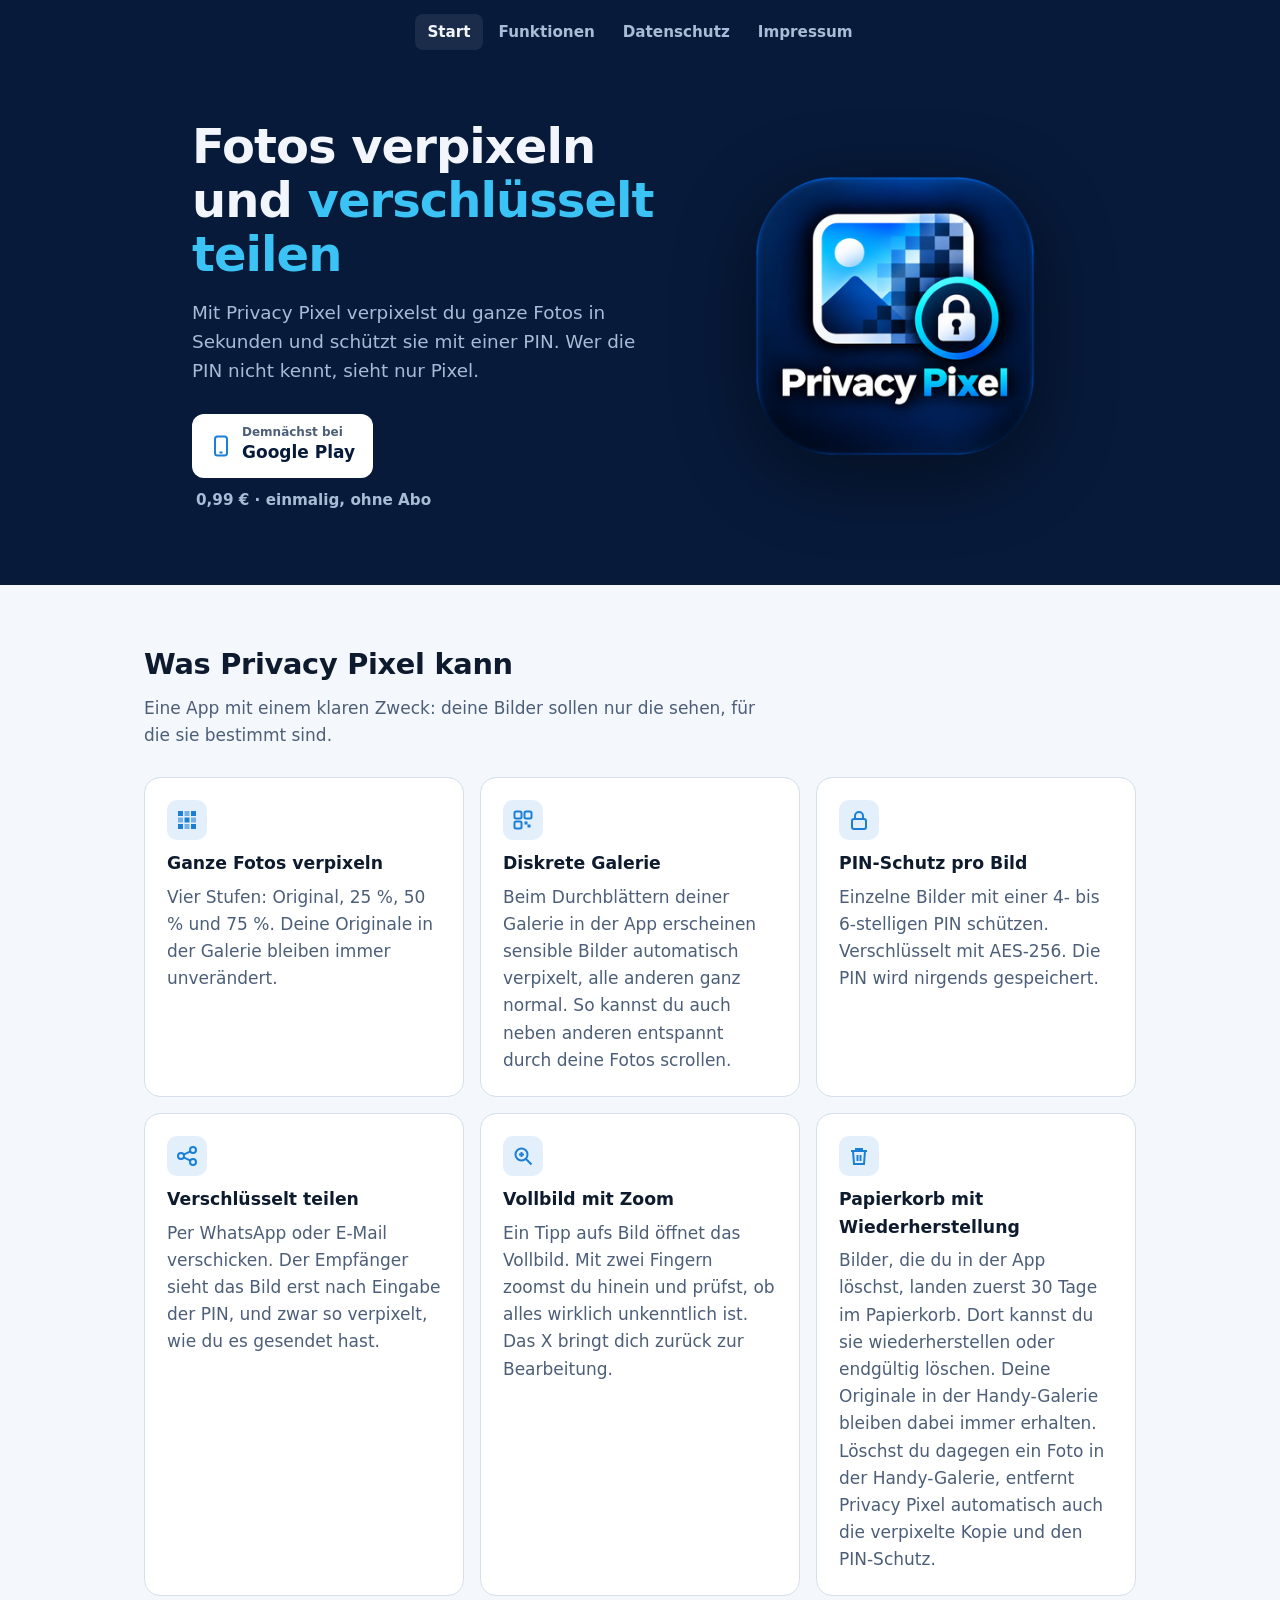
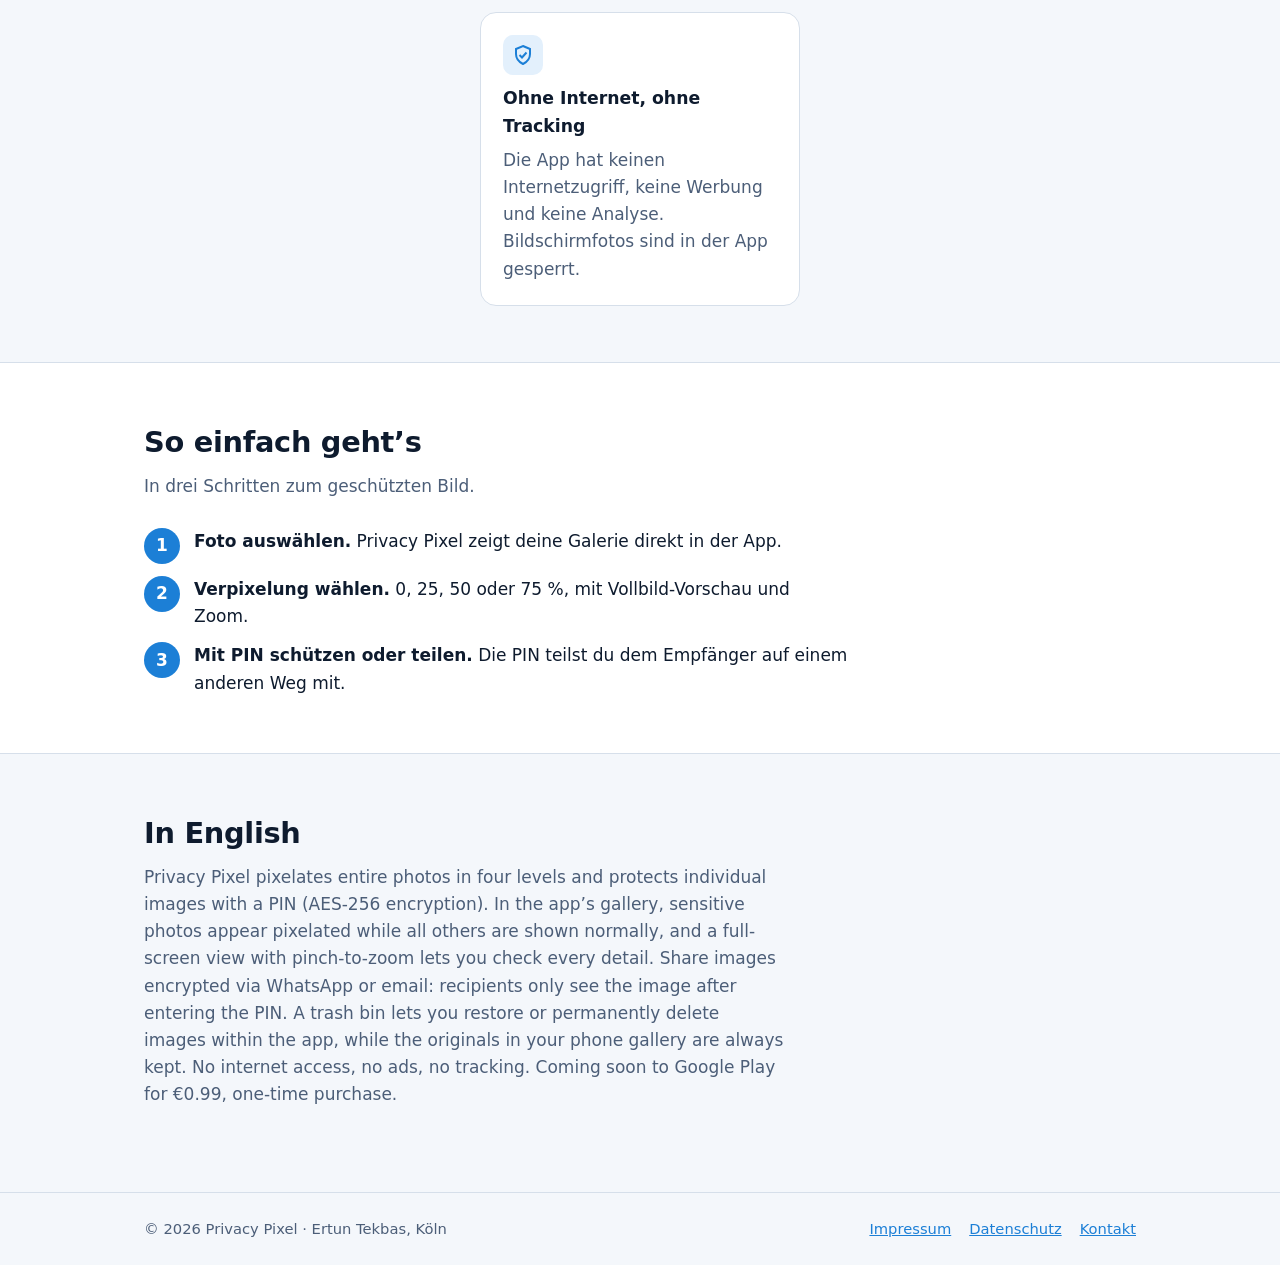
==== commit 6d49a959: "Add files via upload" ====
--- a/index.html
+++ b/index.html
@@ -75,7 +75,7 @@
         <div class="card">
           <div class="icon" aria-hidden="true"><svg width="22" height="22" viewBox="0 0 22 22" fill="none" stroke="currentColor" stroke-width="2"><path d="M3 6h16M8 6V4h6v2M5 6l1 13h10l1-13"/><path d="M9.5 10v6M12.5 10v6"/></svg></div>
           <h3>Papierkorb mit Wiederherstellung</h3>
-          <p>Bilder, die du in der App löschst, landen zuerst 30 Tage im Papierkorb. Dort kannst du sie wiederherstellen oder endgültig löschen. Deine Originale in der Handy-Galerie bleiben dabei immer erhalten.</p>
+          <p>Bilder, die du in der App löschst, landen zuerst 30 Tage im Papierkorb. Dort kannst du sie wiederherstellen oder endgültig löschen. Deine Originale in der Handy-Galerie bleiben dabei immer erhalten. Löschst du dagegen ein Foto in der Handy-Galerie, entfernt Privacy Pixel automatisch auch die verpixelte Kopie und den PIN-Schutz.</p>
         </div>
         <div class="card">
           <div class="icon" aria-hidden="true"><svg width="22" height="22" viewBox="0 0 22 22" fill="none" stroke="currentColor" stroke-width="2"><path d="M11 2l7 3v5c0 5-3 8-7 10-4-2-7-5-7-10V5z"/><path d="M7.5 11l2.5 2.5 4.5-5"/></svg></div>
@@ -112,7 +112,7 @@
     <nav aria-label="Rechtliches">
       <a href="impressum.html">Impressum</a>
       <a href="datenschutz.html">Datenschutz</a>
-      <a href="mailto:support.privacypixel@gmail.com">Kontakt</a>
+      <a href="mailto:support@privacy-pixel.com">Kontakt</a>
     </nav>
   </div>
 </footer>
--- a/style.css
+++ b/style.css
@@ -125,5 +125,16 @@
 @media (max-width: 760px) {
   .hero { padding-block: 40px 52px; }
   .hero .container { grid-template-columns: 1fr; }
-  .hero-logo { grid-row: 1; width: 160px; justify-self: start; }
+  .hero-logo { grid-row: 1; width: 150px; justify-self: center; }
+  /* Handy: alles mittig */
+  .hero .container { text-align: center; gap: 24px; }
+  .hero p.lead { margin-left: auto; margin-right: auto; }
+  .hero .cta { justify-content: center; }
+  .cta-col { align-items: center; }
+  .cta-col .price { padding-left: 0; }
 }
+@media (max-width: 480px) {
+  /* Navigation in einer Zeile */
+  .topbar-home nav { gap: 0; }
+  .topbar nav a { font-size: 0.88rem; padding: 6px 9px; }
+}
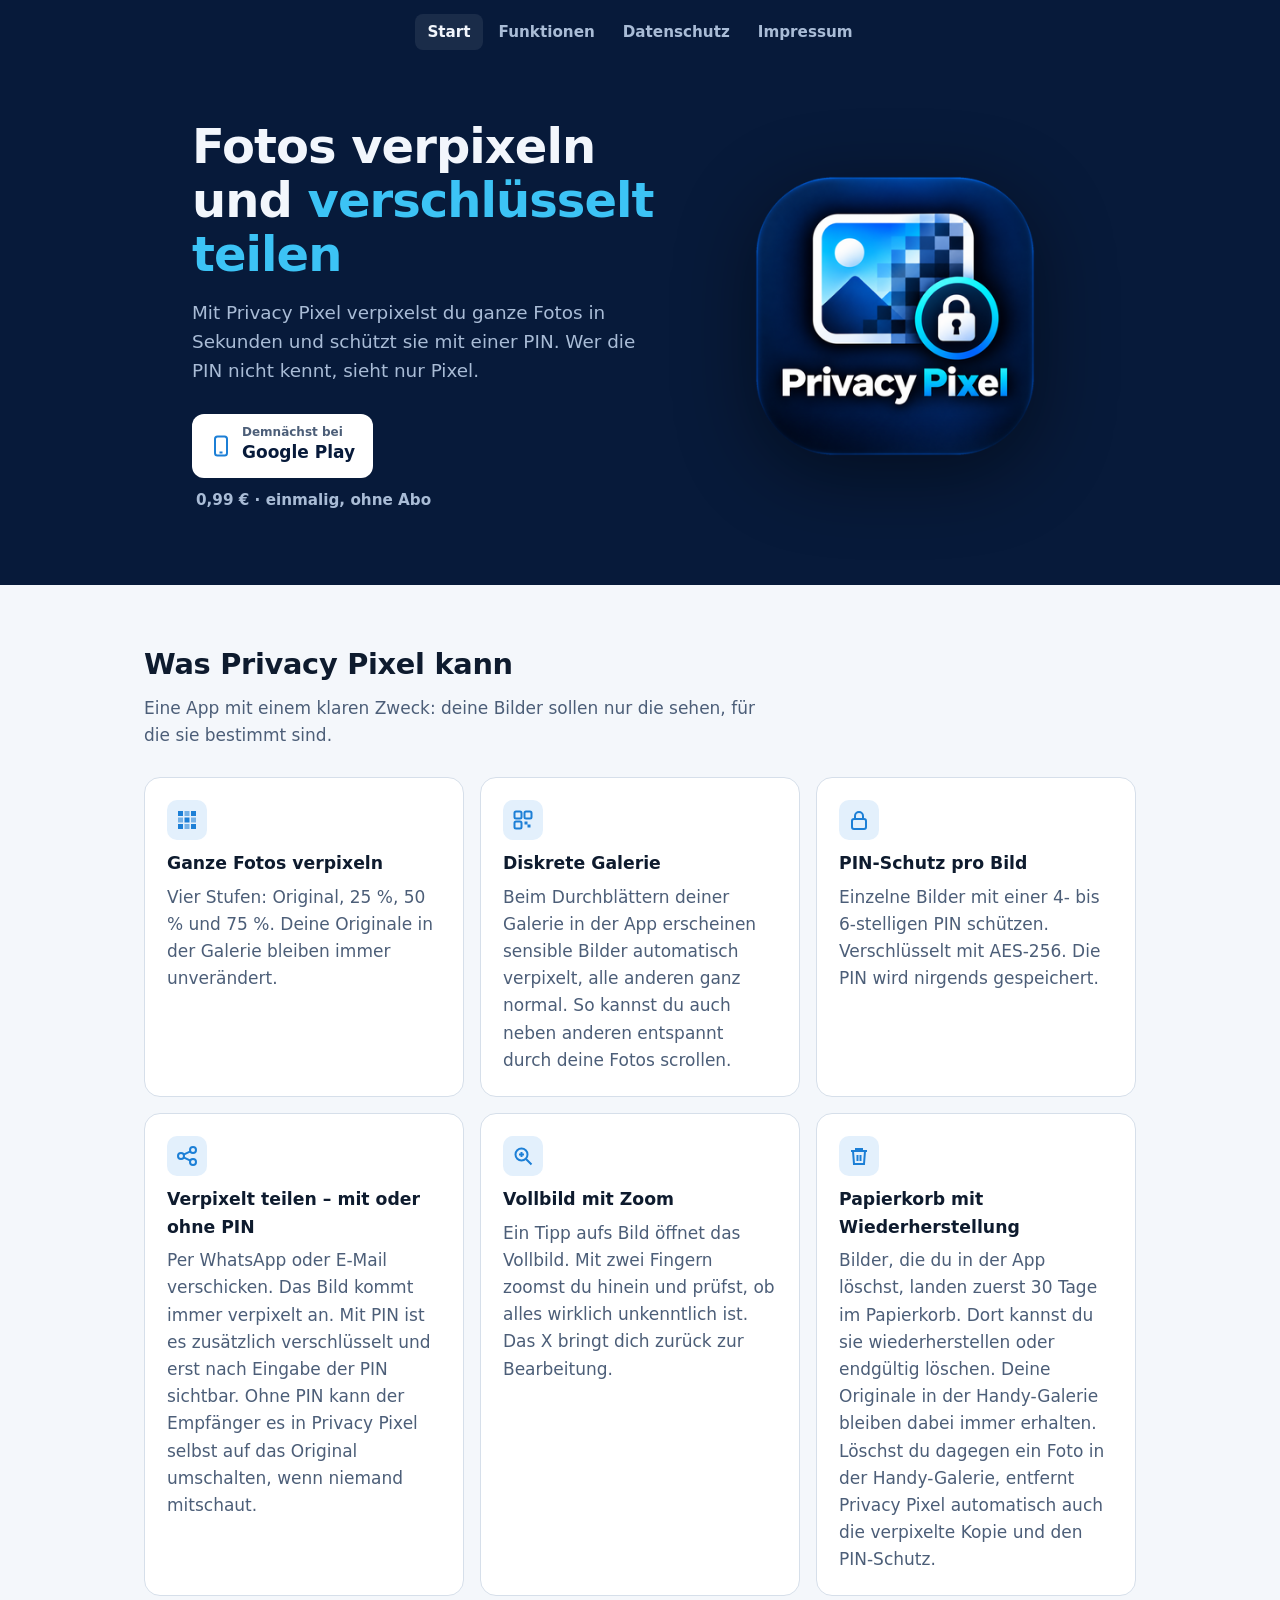
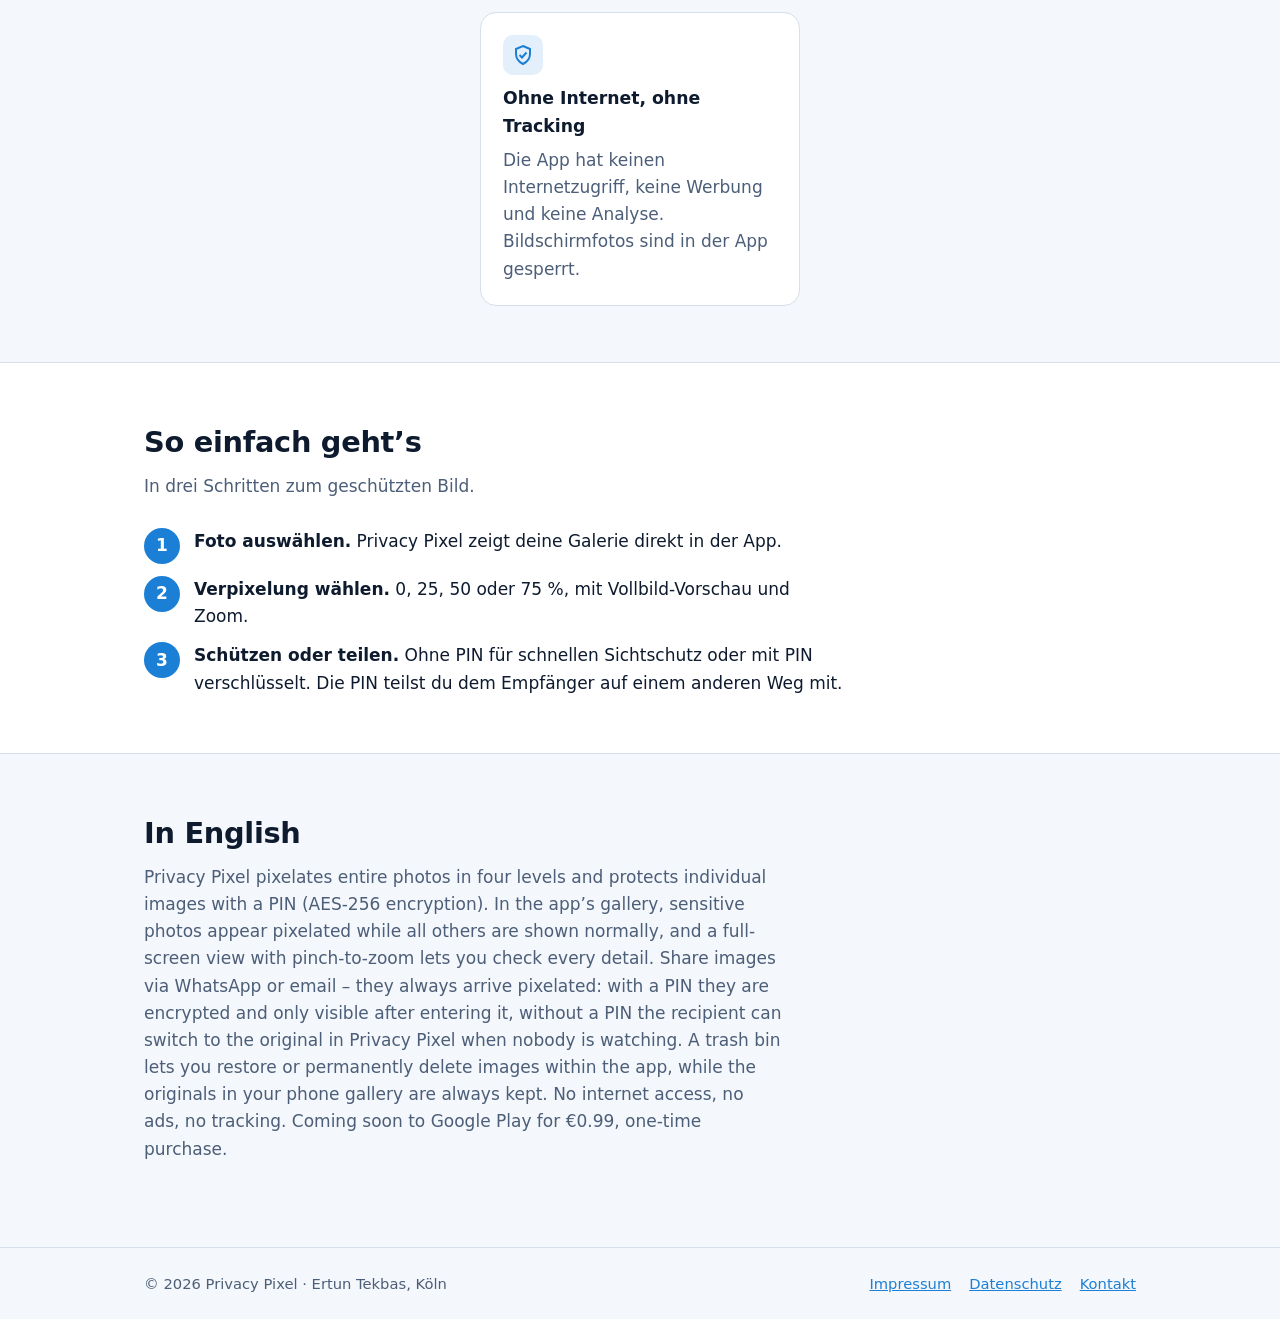
==== commit 9b73c3ba: "Add files via upload" ====
--- a/index.html
+++ b/index.html
@@ -64,8 +64,8 @@
         </div>
         <div class="card">
           <div class="icon" aria-hidden="true"><svg width="22" height="22" viewBox="0 0 22 22" fill="none" stroke="currentColor" stroke-width="2"><circle cx="17" cy="5" r="3"/><circle cx="5" cy="11" r="3"/><circle cx="17" cy="17" r="3"/><path d="M7.6 9.6l6.8-3.2M7.6 12.4l6.8 3.2"/></svg></div>
-          <h3>Verschlüsselt teilen</h3>
-          <p>Per WhatsApp oder E-Mail verschicken. Der Empfänger sieht das Bild erst nach Eingabe der PIN, und zwar so verpixelt, wie du es gesendet hast.</p>
+          <h3>Verpixelt teilen – mit oder ohne PIN</h3>
+          <p>Per WhatsApp oder E-Mail verschicken. Das Bild kommt immer verpixelt an. Mit PIN ist es zusätzlich verschlüsselt und erst nach Eingabe der PIN sichtbar. Ohne PIN kann der Empfänger es in Privacy Pixel selbst auf das Original umschalten, wenn niemand mitschaut.</p>
         </div>
         <div class="card">
           <div class="icon" aria-hidden="true"><svg width="22" height="22" viewBox="0 0 22 22" fill="none" stroke="currentColor" stroke-width="2"><circle cx="9.5" cy="9.5" r="6"/><path d="M14 14l5.5 5.5M9.5 7v5M7 9.5h5"/></svg></div>
@@ -93,7 +93,7 @@
       <ol class="steps">
         <li><div><strong>Foto auswählen.</strong> Privacy Pixel zeigt deine Galerie direkt in der App.</div></li>
         <li><div><strong>Verpixelung wählen.</strong> 0, 25, 50 oder 75 %, mit Vollbild-Vorschau und Zoom.</div></li>
-        <li><div><strong>Mit PIN schützen oder teilen.</strong> Die PIN teilst du dem Empfänger auf einem anderen Weg mit.</div></li>
+        <li><div><strong>Schützen oder teilen.</strong> Ohne PIN für schnellen Sichtschutz oder mit PIN verschlüsselt. Die PIN teilst du dem Empfänger auf einem anderen Weg mit.</div></li>
       </ol>
     </div>
   </section>
@@ -101,7 +101,7 @@
   <section class="section" lang="en">
     <div class="container">
       <h2>In English</h2>
-      <p class="sub">Privacy Pixel pixelates entire photos in four levels and protects individual images with a PIN (AES-256 encryption). In the app’s gallery, sensitive photos appear pixelated while all others are shown normally, and a full-screen view with pinch-to-zoom lets you check every detail. Share images encrypted via WhatsApp or email: recipients only see the image after entering the PIN. A trash bin lets you restore or permanently delete images within the app, while the originals in your phone gallery are always kept. No internet access, no ads, no tracking. Coming soon to Google Play for €0.99, one-time purchase.</p>
+      <p class="sub">Privacy Pixel pixelates entire photos in four levels and protects individual images with a PIN (AES-256 encryption). In the app’s gallery, sensitive photos appear pixelated while all others are shown normally, and a full-screen view with pinch-to-zoom lets you check every detail. Share images via WhatsApp or email – they always arrive pixelated: with a PIN they are encrypted and only visible after entering it, without a PIN the recipient can switch to the original in Privacy Pixel when nobody is watching. A trash bin lets you restore or permanently delete images within the app, while the originals in your phone gallery are always kept. No internet access, no ads, no tracking. Coming soon to Google Play for €0.99, one-time purchase.</p>
     </div>
   </section>
 </main>
